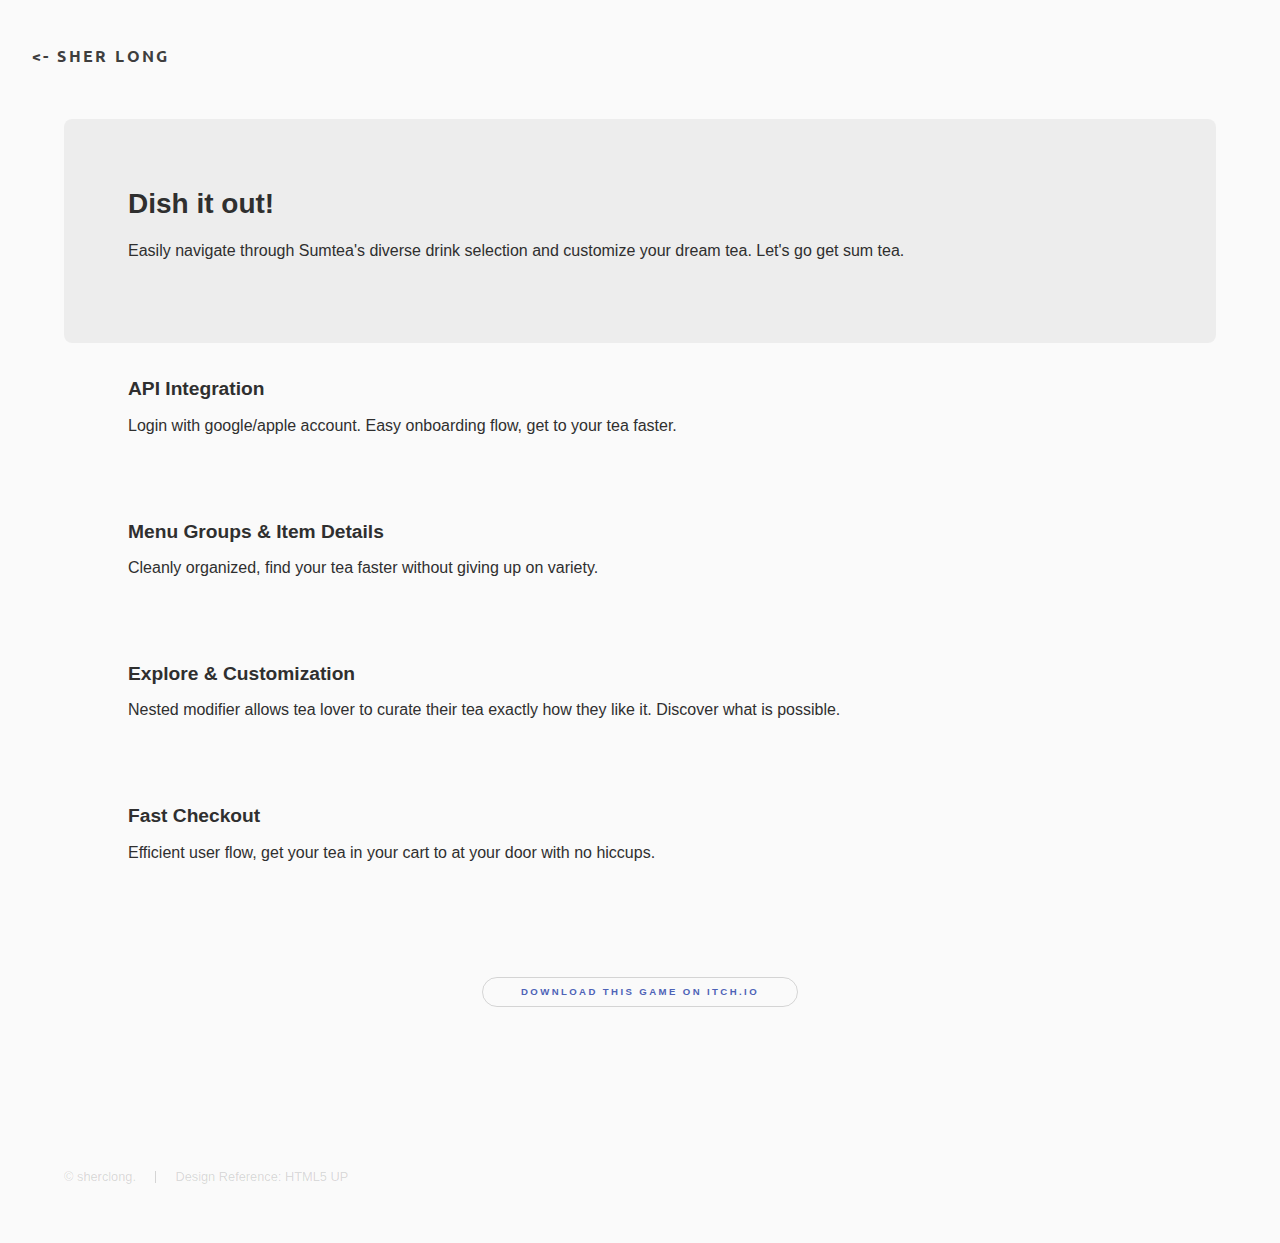
==== mochistudio.html @ 7542a77e "add all blanks" ====
<!DOCTYPE HTML>
<!--
	Hyperspace by HTML5 UP
	html5up.net | @ajlkn
	Free for personal and commercial use under the CCA 3.0 license (html5up.net/license)
-->
<html>
	<head>
		<title>Mobile Game - Sher Long</title>
		<meta charset="utf-8" />
		<meta name="viewport" content="width=device-width, initial-scale=1, user-scalable=no" />
		<link rel="stylesheet" href="assets/css/main.css" />
		<link rel="icon" type="image/x-icon" href="images/favicon.png">
		<noscript><link rel="stylesheet" href="assets/css/noscript.css" /></noscript>
		<link rel="stylesheet" href="https://fonts.googleapis.com/css?family=Ubuntu">
	</head>
	<body class="is-preload">

		<!-- Header -->
			<header id="header">
				<a href="index.html"><h3><- SHER LONG</h3></a>
			</header>

		<!-- Wrapper -->
			<div id="wrapper">
				<!-- Main -->
					<section id="main" class="wrapper">
						<div class="inner1">
							<div class="banner1">
								<h2>Dish it out!</h2>
								<p>Easily navigate through Sumtea's diverse drink selection and customize your dream tea. Let's go get sum tea.</p>
							</div>
							<div class="body1">
								<h3>API Integration</h3>
								<p>Login with google/apple account. Easy onboarding flow, get to your tea faster.</p>
							</div>
							<div class="body1">
								<h3>Menu Groups & Item Details</h3>
								<p>Cleanly organized, find your tea faster without giving up on variety.</p>
							</div>
							<div class="body1">
								<h3>Explore & Customization</h3>
								<p>Nested modifier allows tea lover to curate their tea exactly how they like it. Discover what is possible.</p>
							</div>
							<div class="body1">
								<h3>Fast Checkout</h3>
								<p>Efficient user flow, get your tea in your cart to at your door with no hiccups.</p>
							</div>
							<div style="text-align: center; padding: 4em"><a href="https://harbor7.itch.io/dish-it-out" class="button">Download this game on itch.io</a></div>
						</div>
					</section>

			</div>

		<!-- Footer -->
			<footer id="footer" class="wrapper alt">
				<div class="inner">
					<ul class="menu">
						<li>&copy; sherclong. </li><li>Design Reference: HTML5 UP</li>
					</ul>
				</div>
			</footer>

		<!-- Scripts -->
			<script src="assets/js/jquery.min.js"></script>
			<script src="assets/js/jquery.scrollex.min.js"></script>
			<script src="assets/js/jquery.scrolly.min.js"></script>
			<script src="assets/js/browser.min.js"></script>
			<script src="assets/js/breakpoints.min.js"></script>
			<script src="assets/js/util.js"></script>
			<script src="assets/js/main.js"></script>

	</body>
</html>
---- assets/css/main.css ----
@import url(fontawesome-all.min.css);

html, body, div, span, applet, object,
iframe, h1, h2, h3, h4, h5, h6, p, blockquote,
pre, a, abbr, acronym, address, big, cite,
code, del, dfn, em, img, ins, kbd, q, s, samp,
small, strike, strong, sub, sup, tt, var, b,
u, i, center, dl, dt, dd, ol, ul, li, fieldset,
form, label, legend, table, caption, tbody,
tfoot, thead, tr, th, td, article, aside,
canvas, details, embed, figure, figcaption,
footer, header, hgroup, menu, nav, output, ruby,
section, summary, time, mark, audio, video {
	margin: 0;
	padding: 0;
	border: 0;
	font-size: 100%;
	font: inherit;
	vertical-align: baseline;}

article, aside, details, figcaption, figure,
footer, header, hgroup, menu, nav, section {
	display: block;}

body {
	line-height: 1;
}

ol, ul {
	list-style: none;
}

blockquote, q {
	quotes: none;
}

	blockquote:before, blockquote:after, q:before, q:after {
		content: '';
		content: none;
	}

table {
	border-collapse: collapse;
	border-spacing: 0;
}

body {
	-webkit-text-size-adjust: none;
}

mark {
	background-color: transparent;
	color: inherit;
}

input::-moz-focus-inner {
	border: 0;
	padding: 0;
}

input, select, textarea {
	-moz-appearance: none;
	-webkit-appearance: none;
	-ms-appearance: none;
	appearance: none;
}

/* Basic */

	@-ms-viewport {
		width: device-width;
	}

	body {
		-ms-overflow-style: scrollbar;
	}

	@media screen and (max-width: 480px) {

		html, body {
			min-width: 320px;
		}

	}

	html {
		box-sizing: border-box;
	}

	*, *:before, *:after {
		box-sizing: inherit;
	}

	body {
		background: #FAFAFA;
	}

		body.is-preload *, body.is-preload *:before, body.is-preload *:after {
			-moz-animation: none !important;
			-webkit-animation: none !important;
			-ms-animation: none !important;
			animation: none !important;
			-moz-transition: none !important;
			-webkit-transition: none !important;
			-ms-transition: none !important;
			transition: none !important;
		}

/* Type */

	body, input, select, textarea {
		color: #2F2F2F;
		font-family: Arial, Helvetica, sans-serif;
		font-size: 16.5pt;
		font-weight: normal;
		line-height: 1.5;
	}

		@media screen and (max-width: 1680px) {

			body, input, select, textarea {
				font-size: 13pt;
			}

		}

		@media screen and (max-width: 1280px) {

			body, input, select, textarea {
				font-size: 12pt;
			}

		}

		@media screen and (max-width: 360px) {

			body, input, select, textarea {
				font-size: 11pt;
			}

		}

	a {
		-moz-transition: color 0.2s ease, border-bottom-color 0.2s ease;
		-webkit-transition: color 0.2s ease, border-bottom-color 0.2s ease;
		-ms-transition: color 0.2s ease, border-bottom-color 0.2s ease;
		transition: color 0.2s ease, border-bottom-color 0.2s ease;
		border-bottom: dotted 1px rgba(0, 0, 0, 0.35);
		color: inherit;
		text-decoration: none;
	}

		a:hover {
			border-bottom-color: transparent;
			color: rgba(78, 99, 183, 0.75);
		}

	strong, b {
		color: #2F2F2F;
		font-weight: bold;
	}

	em, i {
		font-style: italic;
	}

	p {
		margin: 0 0 1em 0;
	}

	h1, h2, h3, h4, h5, h6 {
		color: #2F2F2F;
		font-weight: bold;
		line-height: 1.5;
		margin: 0 0 0.5em 0;
	}

		h1 a, h2 a, h3 a, h4 a, h5 a, h6 a {
			color: inherit;
			text-decoration: none;
		}

	h1 {
		font-size: 2.75em;
	}

		h1.major {
			margin: 0 0 1.3em 0;
			position: relative;
			padding-bottom: 0.35em;
		}

			h1.major:after {
				background-image: -moz-linear-gradient(to right, #5e42a6, #b74e91);
				background-image: -webkit-linear-gradient(to right, #5e42a6, #b74e91);
				background-image: -ms-linear-gradient(to right, #5e42a6, #b74e91);
				background-image: linear-gradient(to right, #5e42a6, #b74e91);
				-moz-transition: max-width 0.2s ease;
				-webkit-transition: max-width 0.2s ease;
				-ms-transition: max-width 0.2s ease;
				transition: max-width 0.2s ease;
				border-radius: 0.2em;
				bottom: 0;
				content: '';
				height: 0.05em;
				position: absolute;
				right: 0;
				width: 100%;
			}

	h2 {
		font-size: 1.75em;
	}

	h3 {
		font-size: 1.2em;
	}

	h4 {
		font-size: 1em;
	}

	h5 {
		font-size: 0.8em;
	}

	h6 {
		font-size: 0.6em;
	}

	@media screen and (max-width: 736px) {

		h1 {
			font-size: 2em;
		}

		h2 {
			font-size: 1.25em;
		}

		h3 {
			font-size: 1em;
		}

		h4 {
			font-size: 0.8em;
		}

		h5 {
			font-size: 0.6em;
		}

		h6 {
			font-size: 0.6em;
		}

	}

	sub {
		font-size: 0.8em;
		position: relative;
		top: 0.5em;
	}

	sup {
		font-size: 0.8em;
		position: relative;
		top: -0.5em;
	}

	blockquote {
		border-left: solid 4px rgba(0, 0, 0, 0.15);
		font-style: italic;
		margin: 0 0 2em 0;
		padding: 0.5em 0 0.5em 2em;
	}

	code {
		background: rgba(0, 0, 0, 0.05);
		border-radius: 0.25em;
		border: solid 1px rgba(0, 0, 0, 0.15);
		font-family: "Courier New", monospace;
		font-size: 0.9em;
		margin: 0 0.25em;
		padding: 0.25em 0.65em;
	}

	pre {
		-webkit-overflow-scrolling: touch;
		font-family: "Courier New", monospace;
		font-size: 0.9em;
		margin: 0 0 2em 0;
	}

		pre code {
			display: block;
			line-height: 1.75em;
			padding: 1em 1.5em;
			overflow-x: auto;
		}

	hr {
		border: 0;
		border-bottom: solid 1px rgba(0, 0, 0, 0.15);
		margin: 2em 0;
	}

		hr.major {
			margin: 3em 0;
		}

	.align-left {
		text-align: left;
	}

	.align-center {
		text-align: center;
	}

	.align-right {
		text-align: right;
	}

/* Row */

	.row {
		display: flex;
		flex-wrap: wrap;
		box-sizing: border-box;
		align-items: stretch;
	}

		.row > * {
			box-sizing: border-box;
		}

		.row.gtr-uniform > * > :last-child {
			margin-bottom: 0;
		}

		.row.aln-left {
			justify-content: flex-start;
		}

		.row.aln-center {
			justify-content: center;
		}

		.row.aln-right {
			justify-content: flex-end;
		}

		.row.aln-top {
			align-items: flex-start;
		}

		.row.aln-middle {
			align-items: center;
		}

		.row.aln-bottom {
			align-items: flex-end;
		}

		.row > .imp {
			order: -1;
		}

		.row > .col-1 {
			width: 8.33333%;
		}

		.row > .off-1 {
			margin-left: 8.33333%;
		}

		.row > .col-2 {
			width: 16.66667%;
		}

		.row > .off-2 {
			margin-left: 16.66667%;
		}

		.row > .col-3 {
			width: 25%;
		}

		.row > .off-3 {
			margin-left: 25%;
		}

		.row > .col-4 {
			width: 33.33333%;
		}

		.row > .off-4 {
			margin-left: 33.33333%;
		}

		.row > .col-5 {
			width: 41.66667%;
		}

		.row > .off-5 {
			margin-left: 41.66667%;
		}

		.row > .col-6 {
			width: 50%;
		}

		.row > .off-6 {
			margin-left: 50%;
		}

		.row > .col-7 {
			width: 58.33333%;
		}

		.row > .off-7 {
			margin-left: 58.33333%;
		}

		.row > .col-8 {
			width: 66.66667%;
		}

		.row > .off-8 {
			margin-left: 66.66667%;
		}

		.row > .col-9 {
			width: 75%;
		}

		.row > .off-9 {
			margin-left: 75%;
		}

		.row > .col-10 {
			width: 83.33333%;
		}

		.row > .off-10 {
			margin-left: 83.33333%;
		}

		.row > .col-11 {
			width: 91.66667%;
		}

		.row > .off-11 {
			margin-left: 91.66667%;
		}

		.row > .col-12 {
			width: 100%;
		}

		.row > .off-12 {
			margin-left: 100%;
		}

		.row.gtr-0 {
			margin-top: 0;
			margin-left: 0em;
		}

			.row.gtr-0 > * {
				padding: 0 0 0 0em;
			}

			.row.gtr-0.gtr-uniform {
				margin-top: 0em;
			}

				.row.gtr-0.gtr-uniform > * {
					padding-top: 0em;
				}

		.row.gtr-25 {
			margin-top: 0;
			margin-left: -0.375em;
		}

			.row.gtr-25 > * {
				padding: 0 0 0 0.375em;
			}

			.row.gtr-25.gtr-uniform {
				margin-top: -0.375em;
			}

				.row.gtr-25.gtr-uniform > * {
					padding-top: 0.375em;
				}

		.row.gtr-50 {
			margin-top: 0;
			margin-left: -0.75em;
		}

			.row.gtr-50 > * {
				padding: 0 0 0 0.75em;
			}

			.row.gtr-50.gtr-uniform {
				margin-top: -0.75em;
			}

				.row.gtr-50.gtr-uniform > * {
					padding-top: 0.75em;
				}

		.row {
			margin-top: 0;
			margin-left: -1.5em;
		}

			.row > * {
				padding: 0 0 0 1.5em;
			}

			.row.gtr-uniform {
				margin-top: -1.5em;
			}

				.row.gtr-uniform > * {
					padding-top: 1.5em;
				}

		.row.gtr-150 {
			margin-top: 0;
			margin-left: -2.25em;
		}

			.row.gtr-150 > * {
				padding: 0 0 0 2.25em;
			}

			.row.gtr-150.gtr-uniform {
				margin-top: -2.25em;
			}

				.row.gtr-150.gtr-uniform > * {
					padding-top: 2.25em;
				}

		.row.gtr-200 {
			margin-top: 0;
			margin-left: -3em;
		}

			.row.gtr-200 > * {
				padding: 0 0 0 3em;
			}

			.row.gtr-200.gtr-uniform {
				margin-top: -3em;
			}

				.row.gtr-200.gtr-uniform > * {
					padding-top: 3em;
				}

		@media screen and (max-width: 1680px) {

			.row {
				display: flex;
				flex-wrap: wrap;
				box-sizing: border-box;
				align-items: stretch;
			}

				.row > * {
					box-sizing: border-box;
				}

				.row.gtr-uniform > * > :last-child {
					margin-bottom: 0;
				}

				.row.aln-left {
					justify-content: flex-start;
				}

				.row.aln-center {
					justify-content: center;
				}

				.row.aln-right {
					justify-content: flex-end;
				}

				.row.aln-top {
					align-items: flex-start;
				}

				.row.aln-middle {
					align-items: center;
				}

				.row.aln-bottom {
					align-items: flex-end;
				}

				.row > .imp-xlarge {
					order: -1;
				}

				.row > .col-1-xlarge {
					width: 8.33333%;
				}

				.row > .off-1-xlarge {
					margin-left: 8.33333%;
				}

				.row > .col-2-xlarge {
					width: 16.66667%;
				}

				.row > .off-2-xlarge {
					margin-left: 16.66667%;
				}

				.row > .col-3-xlarge {
					width: 25%;
				}

				.row > .off-3-xlarge {
					margin-left: 25%;
				}

				.row > .col-4-xlarge {
					width: 33.33333%;
				}

				.row > .off-4-xlarge {
					margin-left: 33.33333%;
				}

				.row > .col-5-xlarge {
					width: 41.66667%;
				}

				.row > .off-5-xlarge {
					margin-left: 41.66667%;
				}

				.row > .col-6-xlarge {
					width: 50%;
				}

				.row > .off-6-xlarge {
					margin-left: 50%;
				}

				.row > .col-7-xlarge {
					width: 58.33333%;
				}

				.row > .off-7-xlarge {
					margin-left: 58.33333%;
				}

				.row > .col-8-xlarge {
					width: 66.66667%;
				}

				.row > .off-8-xlarge {
					margin-left: 66.66667%;
				}

				.row > .col-9-xlarge {
					width: 75%;
				}

				.row > .off-9-xlarge {
					margin-left: 75%;
				}

				.row > .col-10-xlarge {
					width: 83.33333%;
				}

				.row > .off-10-xlarge {
					margin-left: 83.33333%;
				}

				.row > .col-11-xlarge {
					width: 91.66667%;
				}

				.row > .off-11-xlarge {
					margin-left: 91.66667%;
				}

				.row > .col-12-xlarge {
					width: 100%;
				}

				.row > .off-12-xlarge {
					margin-left: 100%;
				}

				.row.gtr-0 {
					margin-top: 0;
					margin-left: 0em;
				}

					.row.gtr-0 > * {
						padding: 0 0 0 0em;
					}

					.row.gtr-0.gtr-uniform {
						margin-top: 0em;
					}

						.row.gtr-0.gtr-uniform > * {
							padding-top: 0em;
						}

				.row.gtr-25 {
					margin-top: 0;
					margin-left: -0.375em;
				}

					.row.gtr-25 > * {
						padding: 0 0 0 0.375em;
					}

					.row.gtr-25.gtr-uniform {
						margin-top: -0.375em;
					}

						.row.gtr-25.gtr-uniform > * {
							padding-top: 0.375em;
						}

				.row.gtr-50 {
					margin-top: 0;
					margin-left: -0.75em;
				}

					.row.gtr-50 > * {
						padding: 0 0 0 0.75em;
					}

					.row.gtr-50.gtr-uniform {
						margin-top: -0.75em;
					}

						.row.gtr-50.gtr-uniform > * {
							padding-top: 0.75em;
						}

				.row {
					margin-top: 0;
					margin-left: -1.5em;
				}

					.row > * {
						padding: 0 0 0 1.5em;
					}

					.row.gtr-uniform {
						margin-top: -1.5em;
					}

						.row.gtr-uniform > * {
							padding-top: 1.5em;
						}

				.row.gtr-150 {
					margin-top: 0;
					margin-left: -2.25em;
				}

					.row.gtr-150 > * {
						padding: 0 0 0 2.25em;
					}

					.row.gtr-150.gtr-uniform {
						margin-top: -2.25em;
					}

						.row.gtr-150.gtr-uniform > * {
							padding-top: 2.25em;
						}

				.row.gtr-200 {
					margin-top: 0;
					margin-left: -3em;
				}

					.row.gtr-200 > * {
						padding: 0 0 0 3em;
					}

					.row.gtr-200.gtr-uniform {
						margin-top: -3em;
					}

						.row.gtr-200.gtr-uniform > * {
							padding-top: 3em;
						}

		}

		@media screen and (max-width: 1280px) {

			.row {
				display: flex;
				flex-wrap: wrap;
				box-sizing: border-box;
				align-items: stretch;
			}

				.row > * {
					box-sizing: border-box;
				}

				.row.gtr-uniform > * > :last-child {
					margin-bottom: 0;
				}

				.row.aln-left {
					justify-content: flex-start;
				}

				.row.aln-center {
					justify-content: center;
				}

				.row.aln-right {
					justify-content: flex-end;
				}

				.row.aln-top {
					align-items: flex-start;
				}

				.row.aln-middle {
					align-items: center;
				}

				.row.aln-bottom {
					align-items: flex-end;
				}

				.row > .imp-large {
					order: -1;
				}

				.row > .col-1-large {
					width: 8.33333%;
				}

				.row > .off-1-large {
					margin-left: 8.33333%;
				}

				.row > .col-2-large {
					width: 16.66667%;
				}

				.row > .off-2-large {
					margin-left: 16.66667%;
				}

				.row > .col-3-large {
					width: 25%;
				}

				.row > .off-3-large {
					margin-left: 25%;
				}

				.row > .col-4-large {
					width: 33.33333%;
				}

				.row > .off-4-large {
					margin-left: 33.33333%;
				}

				.row > .col-5-large {
					width: 41.66667%;
				}

				.row > .off-5-large {
					margin-left: 41.66667%;
				}

				.row > .col-6-large {
					width: 50%;
				}

				.row > .off-6-large {
					margin-left: 50%;
				}

				.row > .col-7-large {
					width: 58.33333%;
				}

				.row > .off-7-large {
					margin-left: 58.33333%;
				}

				.row > .col-8-large {
					width: 66.66667%;
				}

				.row > .off-8-large {
					margin-left: 66.66667%;
				}

				.row > .col-9-large {
					width: 75%;
				}

				.row > .off-9-large {
					margin-left: 75%;
				}

				.row > .col-10-large {
					width: 83.33333%;
				}

				.row > .off-10-large {
					margin-left: 83.33333%;
				}

				.row > .col-11-large {
					width: 91.66667%;
				}

				.row > .off-11-large {
					margin-left: 91.66667%;
				}

				.row > .col-12-large {
					width: 100%;
				}

				.row > .off-12-large {
					margin-left: 100%;
				}

				.row.gtr-0 {
					margin-top: 0;
					margin-left: 0em;
				}

					.row.gtr-0 > * {
						padding: 0 0 0 0em;
					}

					.row.gtr-0.gtr-uniform {
						margin-top: 0em;
					}

						.row.gtr-0.gtr-uniform > * {
							padding-top: 0em;
						}

				.row.gtr-25 {
					margin-top: 0;
					margin-left: -0.375em;
				}

					.row.gtr-25 > * {
						padding: 0 0 0 0.375em;
					}

					.row.gtr-25.gtr-uniform {
						margin-top: -0.375em;
					}

						.row.gtr-25.gtr-uniform > * {
							padding-top: 0.375em;
						}

				.row.gtr-50 {
					margin-top: 0;
					margin-left: -0.75em;
				}

					.row.gtr-50 > * {
						padding: 0 0 0 0.75em;
					}

					.row.gtr-50.gtr-uniform {
						margin-top: -0.75em;
					}

						.row.gtr-50.gtr-uniform > * {
							padding-top: 0.75em;
						}

				.row {
					margin-top: 0;
					margin-left: -1.5em;
				}

					.row > * {
						padding: 0 0 0 1.5em;
					}

					.row.gtr-uniform {
						margin-top: -1.5em;
					}

						.row.gtr-uniform > * {
							padding-top: 1.5em;
						}

				.row.gtr-150 {
					margin-top: 0;
					margin-left: -2.25em;
				}

					.row.gtr-150 > * {
						padding: 0 0 0 2.25em;
					}

					.row.gtr-150.gtr-uniform {
						margin-top: -2.25em;
					}

						.row.gtr-150.gtr-uniform > * {
							padding-top: 2.25em;
						}

				.row.gtr-200 {
					margin-top: 0;
					margin-left: -3em;
				}

					.row.gtr-200 > * {
						padding: 0 0 0 3em;
					}

					.row.gtr-200.gtr-uniform {
						margin-top: -3em;
					}

						.row.gtr-200.gtr-uniform > * {
							padding-top: 3em;
						}

		}

		@media screen and (max-width: 980px) {

			.row {
				display: flex;
				flex-wrap: wrap;
				box-sizing: border-box;
				align-items: stretch;
			}

				.row > * {
					box-sizing: border-box;
				}

				.row.gtr-uniform > * > :last-child {
					margin-bottom: 0;
				}

				.row.aln-left {
					justify-content: flex-start;
				}

				.row.aln-center {
					justify-content: center;
				}

				.row.aln-right {
					justify-content: flex-end;
				}

				.row.aln-top {
					align-items: flex-start;
				}

				.row.aln-middle {
					align-items: center;
				}

				.row.aln-bottom {
					align-items: flex-end;
				}

				.row > .imp-medium {
					order: -1;
				}

				.row > .col-1-medium {
					width: 8.33333%;
				}

				.row > .off-1-medium {
					margin-left: 8.33333%;
				}

				.row > .col-2-medium {
					width: 16.66667%;
				}

				.row > .off-2-medium {
					margin-left: 16.66667%;
				}

				.row > .col-3-medium {
					width: 25%;
				}

				.row > .off-3-medium {
					margin-left: 25%;
				}

				.row > .col-4-medium {
					width: 33.33333%;
				}

				.row > .off-4-medium {
					margin-left: 33.33333%;
				}

				.row > .col-5-medium {
					width: 41.66667%;
				}

				.row > .off-5-medium {
					margin-left: 41.66667%;
				}

				.row > .col-6-medium {
					width: 50%;
				}

				.row > .off-6-medium {
					margin-left: 50%;
				}

				.row > .col-7-medium {
					width: 58.33333%;
				}

				.row > .off-7-medium {
					margin-left: 58.33333%;
				}

				.row > .col-8-medium {
					width: 66.66667%;
				}

				.row > .off-8-medium {
					margin-left: 66.66667%;
				}

				.row > .col-9-medium {
					width: 75%;
				}

				.row > .off-9-medium {
					margin-left: 75%;
				}

				.row > .col-10-medium {
					width: 83.33333%;
				}

				.row > .off-10-medium {
					margin-left: 83.33333%;
				}

				.row > .col-11-medium {
					width: 91.66667%;
				}

				.row > .off-11-medium {
					margin-left: 91.66667%;
				}

				.row > .col-12-medium {
					width: 100%;
				}

				.row > .off-12-medium {
					margin-left: 100%;
				}

				.row.gtr-0 {
					margin-top: 0;
					margin-left: 0em;
				}

					.row.gtr-0 > * {
						padding: 0 0 0 0em;
					}

					.row.gtr-0.gtr-uniform {
						margin-top: 0em;
					}

						.row.gtr-0.gtr-uniform > * {
							padding-top: 0em;
						}

				.row.gtr-25 {
					margin-top: 0;
					margin-left: -0.375em;
				}

					.row.gtr-25 > * {
						padding: 0 0 0 0.375em;
					}

					.row.gtr-25.gtr-uniform {
						margin-top: -0.375em;
					}

						.row.gtr-25.gtr-uniform > * {
							padding-top: 0.375em;
						}

				.row.gtr-50 {
					margin-top: 0;
					margin-left: -0.75em;
				}

					.row.gtr-50 > * {
						padding: 0 0 0 0.75em;
					}

					.row.gtr-50.gtr-uniform {
						margin-top: -0.75em;
					}

						.row.gtr-50.gtr-uniform > * {
							padding-top: 0.75em;
						}

				.row {
					margin-top: 0;
					margin-left: -1.5em;
				}

					.row > * {
						padding: 0 0 0 1.5em;
					}

					.row.gtr-uniform {
						margin-top: -1.5em;
					}

						.row.gtr-uniform > * {
							padding-top: 1.5em;
						}

				.row.gtr-150 {
					margin-top: 0;
					margin-left: -2.25em;
				}

					.row.gtr-150 > * {
						padding: 0 0 0 2.25em;
					}

					.row.gtr-150.gtr-uniform {
						margin-top: -2.25em;
					}

						.row.gtr-150.gtr-uniform > * {
							padding-top: 2.25em;
						}

				.row.gtr-200 {
					margin-top: 0;
					margin-left: -3em;
				}

					.row.gtr-200 > * {
						padding: 0 0 0 3em;
					}

					.row.gtr-200.gtr-uniform {
						margin-top: -3em;
					}

						.row.gtr-200.gtr-uniform > * {
							padding-top: 3em;
						}

		}

		@media screen and (max-width: 736px) {

			.row {
				display: flex;
				flex-wrap: wrap;
				box-sizing: border-box;
				align-items: stretch;
			}

				.row > * {
					box-sizing: border-box;
				}

				.row.gtr-uniform > * > :last-child {
					margin-bottom: 0;
				}

				.row.aln-left {
					justify-content: flex-start;
				}

				.row.aln-center {
					justify-content: center;
				}

				.row.aln-right {
					justify-content: flex-end;
				}

				.row.aln-top {
					align-items: flex-start;
				}

				.row.aln-middle {
					align-items: center;
				}

				.row.aln-bottom {
					align-items: flex-end;
				}

				.row > .imp-small {
					order: -1;
				}

				.row > .col-1-small {
					width: 8.33333%;
				}

				.row > .off-1-small {
					margin-left: 8.33333%;
				}

				.row > .col-2-small {
					width: 16.66667%;
				}

				.row > .off-2-small {
					margin-left: 16.66667%;
				}

				.row > .col-3-small {
					width: 25%;
				}

				.row > .off-3-small {
					margin-left: 25%;
				}

				.row > .col-4-small {
					width: 33.33333%;
				}

				.row > .off-4-small {
					margin-left: 33.33333%;
				}

				.row > .col-5-small {
					width: 41.66667%;
				}

				.row > .off-5-small {
					margin-left: 41.66667%;
				}

				.row > .col-6-small {
					width: 50%;
				}

				.row > .off-6-small {
					margin-left: 50%;
				}

				.row > .col-7-small {
					width: 58.33333%;
				}

				.row > .off-7-small {
					margin-left: 58.33333%;
				}

				.row > .col-8-small {
					width: 66.66667%;
				}

				.row > .off-8-small {
					margin-left: 66.66667%;
				}

				.row > .col-9-small {
					width: 75%;
				}

				.row > .off-9-small {
					margin-left: 75%;
				}

				.row > .col-10-small {
					width: 83.33333%;
				}

				.row > .off-10-small {
					margin-left: 83.33333%;
				}

				.row > .col-11-small {
					width: 91.66667%;
				}

				.row > .off-11-small {
					margin-left: 91.66667%;
				}

				.row > .col-12-small {
					width: 100%;
				}

				.row > .off-12-small {
					margin-left: 100%;
				}

				.row.gtr-0 {
					margin-top: 0;
					margin-left: 0em;
				}

					.row.gtr-0 > * {
						padding: 0 0 0 0em;
					}

					.row.gtr-0.gtr-uniform {
						margin-top: 0em;
					}

						.row.gtr-0.gtr-uniform > * {
							padding-top: 0em;
						}

				.row.gtr-25 {
					margin-top: 0;
					margin-left: -0.375em;
				}

					.row.gtr-25 > * {
						padding: 0 0 0 0.375em;
					}

					.row.gtr-25.gtr-uniform {
						margin-top: -0.375em;
					}

						.row.gtr-25.gtr-uniform > * {
							padding-top: 0.375em;
						}

				.row.gtr-50 {
					margin-top: 0;
					margin-left: -0.75em;
				}

					.row.gtr-50 > * {
						padding: 0 0 0 0.75em;
					}

					.row.gtr-50.gtr-uniform {
						margin-top: -0.75em;
					}

						.row.gtr-50.gtr-uniform > * {
							padding-top: 0.75em;
						}

				.row {
					margin-top: 0;
					margin-left: -1.5em;
				}

					.row > * {
						padding: 0 0 0 1.5em;
					}

					.row.gtr-uniform {
						margin-top: -1.5em;
					}

						.row.gtr-uniform > * {
							padding-top: 1.5em;
						}

				.row.gtr-150 {
					margin-top: 0;
					margin-left: -2.25em;
				}

					.row.gtr-150 > * {
						padding: 0 0 0 2.25em;
					}

					.row.gtr-150.gtr-uniform {
						margin-top: -2.25em;
					}

						.row.gtr-150.gtr-uniform > * {
							padding-top: 2.25em;
						}

				.row.gtr-200 {
					margin-top: 0;
					margin-left: -3em;
				}

					.row.gtr-200 > * {
						padding: 0 0 0 3em;
					}

					.row.gtr-200.gtr-uniform {
						margin-top: -3em;
					}

						.row.gtr-200.gtr-uniform > * {
							padding-top: 3em;
						}

		}

		@media screen and (max-width: 480px) {

			.row {
				display: flex;
				flex-wrap: wrap;
				box-sizing: border-box;
				align-items: stretch;
			}

				.row > * {
					box-sizing: border-box;
				}

				.row.gtr-uniform > * > :last-child {
					margin-bottom: 0;
				}

				.row.aln-left {
					justify-content: flex-start;
				}

				.row.aln-center {
					justify-content: center;
				}

				.row.aln-right {
					justify-content: flex-end;
				}

				.row.aln-top {
					align-items: flex-start;
				}

				.row.aln-middle {
					align-items: center;
				}

				.row.aln-bottom {
					align-items: flex-end;
				}

				.row > .imp-xsmall {
					order: -1;
				}

				.row > .col-1-xsmall {
					width: 8.33333%;
				}

				.row > .off-1-xsmall {
					margin-left: 8.33333%;
				}

				.row > .col-2-xsmall {
					width: 16.66667%;
				}

				.row > .off-2-xsmall {
					margin-left: 16.66667%;
				}

				.row > .col-3-xsmall {
					width: 25%;
				}

				.row > .off-3-xsmall {
					margin-left: 25%;
				}

				.row > .col-4-xsmall {
					width: 33.33333%;
				}

				.row > .off-4-xsmall {
					margin-left: 33.33333%;
				}

				.row > .col-5-xsmall {
					width: 41.66667%;
				}

				.row > .off-5-xsmall {
					margin-left: 41.66667%;
				}

				.row > .col-6-xsmall {
					width: 50%;
				}

				.row > .off-6-xsmall {
					margin-left: 50%;
				}

				.row > .col-7-xsmall {
					width: 58.33333%;
				}

				.row > .off-7-xsmall {
					margin-left: 58.33333%;
				}

				.row > .col-8-xsmall {
					width: 66.66667%;
				}

				.row > .off-8-xsmall {
					margin-left: 66.66667%;
				}

				.row > .col-9-xsmall {
					width: 75%;
				}

				.row > .off-9-xsmall {
					margin-left: 75%;
				}

				.row > .col-10-xsmall {
					width: 83.33333%;
				}

				.row > .off-10-xsmall {
					margin-left: 83.33333%;
				}

				.row > .col-11-xsmall {
					width: 91.66667%;
				}

				.row > .off-11-xsmall {
					margin-left: 91.66667%;
				}

				.row > .col-12-xsmall {
					width: 100%;
				}

				.row > .off-12-xsmall {
					margin-left: 100%;
				}

				.row.gtr-0 {
					margin-top: 0;
					margin-left: 0em;
				}

					.row.gtr-0 > * {
						padding: 0 0 0 0em;
					}

					.row.gtr-0.gtr-uniform {
						margin-top: 0em;
					}

						.row.gtr-0.gtr-uniform > * {
							padding-top: 0em;
						}

				.row.gtr-25 {
					margin-top: 0;
					margin-left: -0.375em;
				}

					.row.gtr-25 > * {
						padding: 0 0 0 0.375em;
					}

					.row.gtr-25.gtr-uniform {
						margin-top: -0.375em;
					}

						.row.gtr-25.gtr-uniform > * {
							padding-top: 0.375em;
						}

				.row.gtr-50 {
					margin-top: 0;
					margin-left: -0.75em;
				}

					.row.gtr-50 > * {
						padding: 0 0 0 0.75em;
					}

					.row.gtr-50.gtr-uniform {
						margin-top: -0.75em;
					}

						.row.gtr-50.gtr-uniform > * {
							padding-top: 0.75em;
						}

				.row {
					margin-top: 0;
					margin-left: -1.5em;
				}

					.row > * {
						padding: 0 0 0 1.5em;
					}

					.row.gtr-uniform {
						margin-top: -1.5em;
					}

						.row.gtr-uniform > * {
							padding-top: 1.5em;
						}

				.row.gtr-150 {
					margin-top: 0;
					margin-left: -2.25em;
				}

					.row.gtr-150 > * {
						padding: 0 0 0 2.25em;
					}

					.row.gtr-150.gtr-uniform {
						margin-top: -2.25em;
					}

						.row.gtr-150.gtr-uniform > * {
							padding-top: 2.25em;
						}

				.row.gtr-200 {
					margin-top: 0;
					margin-left: -3em;
				}

					.row.gtr-200 > * {
						padding: 0 0 0 3em;
					}

					.row.gtr-200.gtr-uniform {
						margin-top: -3em;
					}

						.row.gtr-200.gtr-uniform > * {
							padding-top: 3em;
						}

		}

/* Box */

	.box {
		border-radius: 0.25em;
		border: solid 1px rgba(0, 0, 0, 0.15);
		margin-bottom: 2em;
		padding: 1.5em;
	}

		.box > :last-child,
		.box > :last-child > :last-child,
		.box > :last-child > :last-child > :last-child {
			margin-bottom: 0;
		}

		.box.alt {
			border: 0;
			border-radius: 0;
			padding: 0;
		}

/* Button */

	input[type="submit"],
	input[type="reset"],
	input[type="button"],
	button,
	.button {
		-moz-appearance: none;
		-webkit-appearance: none;
		-ms-appearance: none;
		appearance: none;
		-moz-transition: border-color 0.2s ease;
		-webkit-transition: border-color 0.2s ease;
		-ms-transition: border-color 0.2s ease;
		transition: border-color 0.2s ease;
		background-color: transparent;
		border: solid 1px !important;
		border-color: rgba(0, 0, 0, 0.15) !important;
		border-radius: 3em;
		color: #4e63b7 !important;
		cursor: pointer;
		display: inline-block;
		font-size: 0.6em;
		font-weight: bold;
		height: calc(3em + 1px);
		letter-spacing: 0.25em;
		line-height: 3em;
		outline: 0;
		padding: 0 4em;
		position: relative;
		text-align: center;
		text-decoration: none;
		text-transform: uppercase;
		white-space: nowrap;
	}

		input[type="submit"]:after,
		input[type="reset"]:after,
		input[type="button"]:after,
		button:after,
		.button:after {
			-moz-transform: scale(0.25);
			-webkit-transform: scale(0.25);
			-ms-transform: scale(0.25);
			transform: scale(0.25);
			pointer-events: none;
			-moz-transition: opacity 0.2s ease, -moz-transform 0.2s ease;
			-webkit-transition: opacity 0.2s ease, -webkit-transform 0.2s ease;
			-ms-transition: opacity 0.2s ease, -ms-transform 0.2s ease;
			transition: opacity 0.2s ease, transform 0.2s ease;
			background: #2F2F2F;
			border-radius: 3em;
			content: '';
			height: 100%;
			left: 0;
			opacity: 0;
			position: absolute;
			top: 0;
			width: 100%;
		}

		input[type="submit"].icon:before,
		input[type="reset"].icon:before,
		input[type="button"].icon:before,
		button.icon:before,
		.button.icon:before {
			margin-right: 0.75em;
		}

		input[type="submit"].fit,
		input[type="reset"].fit,
		input[type="button"].fit,
		button.fit,
		.button.fit {
			width: 100%;
		}

		input[type="submit"].small,
		input[type="reset"].small,
		input[type="button"].small,
		button.small,
		.button.small {
			font-size: 0.4em;
		}

		input[type="submit"].large,
		input[type="reset"].large,
		input[type="button"].large,
		button.large,
		.button.large {
			font-size: 0.8em;
		}

		input[type="submit"].primary,
		input[type="reset"].primary,
		input[type="button"].primary,
		button.primary,
		.button.primary {
			background-color: #2F2F2F;
			color: #FAFAFA!important;
		}

			input[type="submit"].primary:after,
			input[type="reset"].primary:after,
			input[type="button"].primary:after,
			button.primary:after,
			.button.primary:after {
				display: none;
			}

		input[type="submit"].disabled, input[type="submit"]:disabled,
		input[type="reset"].disabled,
		input[type="reset"]:disabled,
		input[type="button"].disabled,
		input[type="button"]:disabled,
		button.disabled,
		button:disabled,
		.button.disabled,
		.button:disabled {
			cursor: default;
			opacity: 0.5;
			pointer-events: none;
		}

		input[type="submit"]:hover,
		input[type="reset"]:hover,
		input[type="button"]:hover,
		button:hover,
		.button:hover {
			border-color: rgba(78, 99, 183, 0.75) !important;
		}

			input[type="submit"]:hover:after,
			input[type="reset"]:hover:after,
			input[type="button"]:hover:after,
			button:hover:after,
			.button:hover:after {
				opacity: 0.05;
				-moz-transform: scale(1);
				-webkit-transform: scale(1);
				-ms-transform: scale(1);
				transform: scale(1);
			}

			input[type="submit"]:hover:active,
			input[type="reset"]:hover:active,
			input[type="button"]:hover:active,
			button:hover:active,
			.button:hover:active {
				border-color: #2F2F2F !important;
			}

				input[type="submit"]:hover:active:after,
				input[type="reset"]:hover:active:after,
				input[type="button"]:hover:active:after,
				button:hover:active:after,
				.button:hover:active:after {
					opacity: 0.1;
				}

/* Features */

	.features {
		display: -moz-flex;
		display: -webkit-flex;
		display: -ms-flex;
		display: flex;
		-moz-flex-wrap: wrap;
		-webkit-flex-wrap: wrap;
		-ms-flex-wrap: wrap;
		flex-wrap: wrap;
		border-radius: 0.75em;
		background: rgba(0, 0, 0, 0.05);
		margin: 0 0 2em 0;
	}

		.features section {
			padding: 2em 2em 0em 2em ;
			width: 50%;
			border-top: solid 1px rgba(0, 0, 0, 0.1);
			position: relative;
		}

			.features section:nth-child(-n + 2) {
				border-top-width: 0;
			}

			.features section:nth-child(2n) {
				border-left: solid 1px rgba(0, 0, 0, 0.1);
			}

			.features section .icon {
				-moz-transition: opacity 0.5s ease, -moz-transform 0.5s ease;
				-webkit-transition: opacity 0.5s ease, -webkit-transform 0.5s ease;
				-ms-transition: opacity 0.5s ease, -ms-transform 0.5s ease;
				transition: opacity 0.5s ease, transform 0.5s ease;
				-moz-transition-delay: 1s;
				-webkit-transition-delay: 1s;
				-ms-transition-delay: 1s;
				transition-delay: 1s;
				-moz-transform: scale(1);
				-webkit-transform: scale(1);
				-ms-transform: scale(1);
				transform: scale(1);
				position: absolute;
				left: 3em;
				top: 3em;
				opacity: 1;
			}

			.features section:nth-child(1) .icon {
				-moz-transition-delay: 0.15s;
				-webkit-transition-delay: 0.15s;
				-ms-transition-delay: 0.15s;
				transition-delay: 0.15s;
			}

			.features section:nth-child(2) .icon {
				-moz-transition-delay: 0.3s;
				-webkit-transition-delay: 0.3s;
				-ms-transition-delay: 0.3s;
				transition-delay: 0.3s;
			}

			.features section:nth-child(3) .icon {
				-moz-transition-delay: 0.45s;
				-webkit-transition-delay: 0.45s;
				-ms-transition-delay: 0.45s;
				transition-delay: 0.45s;
			}

			.features section:nth-child(4) .icon {
				-moz-transition-delay: 0.6s;
				-webkit-transition-delay: 0.6s;
				-ms-transition-delay: 0.6s;
				transition-delay: 0.6s;
			}

			.features section:nth-child(5) .icon {
				-moz-transition-delay: 0.75s;
				-webkit-transition-delay: 0.75s;
				-ms-transition-delay: 0.75s;
				transition-delay: 0.75s;
			}

			.features section:nth-child(6) .icon {
				-moz-transition-delay: 0.9s;
				-webkit-transition-delay: 0.9s;
				-ms-transition-delay: 0.9s;
				transition-delay: 0.9s;
			}

			.features section:nth-child(7) .icon {
				-moz-transition-delay: 1.05s;
				-webkit-transition-delay: 1.05s;
				-ms-transition-delay: 1.05s;
				transition-delay: 1.05s;
			}

			.features section:nth-child(8) .icon {
				-moz-transition-delay: 1.2s;
				-webkit-transition-delay: 1.2s;
				-ms-transition-delay: 1.2s;
				transition-delay: 1.2s;
			}

			.features section:nth-child(9) .icon {
				-moz-transition-delay: 1.35s;
				-webkit-transition-delay: 1.35s;
				-ms-transition-delay: 1.35s;
				transition-delay: 1.35s;
			}

			.features section:nth-child(10) .icon {
				-moz-transition-delay: 1.5s;
				-webkit-transition-delay: 1.5s;
				-ms-transition-delay: 1.5s;
				transition-delay: 1.5s;
			}

			.features section:nth-child(11) .icon {
				-moz-transition-delay: 1.65s;
				-webkit-transition-delay: 1.65s;
				-ms-transition-delay: 1.65s;
				transition-delay: 1.65s;
			}

			.features section:nth-child(12) .icon {
				-moz-transition-delay: 1.8s;
				-webkit-transition-delay: 1.8s;
				-ms-transition-delay: 1.8s;
				transition-delay: 1.8s;
			}

			.features section:nth-child(13) .icon {
				-moz-transition-delay: 1.95s;
				-webkit-transition-delay: 1.95s;
				-ms-transition-delay: 1.95s;
				transition-delay: 1.95s;
			}

			.features section:nth-child(14) .icon {
				-moz-transition-delay: 2.1s;
				-webkit-transition-delay: 2.1s;
				-ms-transition-delay: 2.1s;
				transition-delay: 2.1s;
			}

			.features section:nth-child(15) .icon {
				-moz-transition-delay: 2.25s;
				-webkit-transition-delay: 2.25s;
				-ms-transition-delay: 2.25s;
				transition-delay: 2.25s;
			}

			.features section:nth-child(16) .icon {
				-moz-transition-delay: 2.4s;
				-webkit-transition-delay: 2.4s;
				-ms-transition-delay: 2.4s;
				transition-delay: 2.4s;
			}

			.features section:nth-child(17) .icon {
				-moz-transition-delay: 2.55s;
				-webkit-transition-delay: 2.55s;
				-ms-transition-delay: 2.55s;
				transition-delay: 2.55s;
			}

			.features section:nth-child(18) .icon {
				-moz-transition-delay: 2.7s;
				-webkit-transition-delay: 2.7s;
				-ms-transition-delay: 2.7s;
				transition-delay: 2.7s;
			}

			.features section:nth-child(19) .icon {
				-moz-transition-delay: 2.85s;
				-webkit-transition-delay: 2.85s;
				-ms-transition-delay: 2.85s;
				transition-delay: 2.85s;
			}

			.features section:nth-child(20) .icon {
				-moz-transition-delay: 3s;
				-webkit-transition-delay: 3s;
				-ms-transition-delay: 3s;
				transition-delay: 3s;
			}

		.features.inactive section .icon {
			-moz-transform: scale(0.5);
			-webkit-transform: scale(0.5);
			-ms-transform: scale(0.5);
			transform: scale(0.5);
			opacity: 0;
		}

		@media screen and (max-width: 980px) {

			.features {
				display: block;
			}

				.features section {
					border-top-width: 1px !important;
					border-left-width: 0 !important;
					width: 100%;
				}

					.features section:first-child {
						border-top-width: 0 !important;
					}

		}

		@media screen and (max-width: 736px) {

			.features section {
				padding: 1.5em 1.5em 1.5em 1.5em ;
			}

				.features section .icon {
					left: 1.5em;
					top: 2em;
				}

		}

		@media screen and (max-width: 480px) {

			.features section {
				padding: 1.5em 1.5em 1.5em 1.5em ;
			}

				.features section .icon {
					left: 0;
					position: relative;
					top: 0;
				}

		}

/* Form */

	form {
		margin: 0 0 2em 0;
	}

		form > :last-child {
			margin-bottom: 0;
		}

		form > .fields {
			display: -moz-flex;
			display: -webkit-flex;
			display: -ms-flex;
			display: flex;
			-moz-flex-wrap: wrap;
			-webkit-flex-wrap: wrap;
			-ms-flex-wrap: wrap;
			flex-wrap: wrap;
			width: calc(100% + 3em);
			margin: -1.5em 0 2em -1.5em;
		}

			form > .fields > .field {
				-moz-flex-grow: 0;
				-webkit-flex-grow: 0;
				-ms-flex-grow: 0;
				flex-grow: 0;
				-moz-flex-shrink: 0;
				-webkit-flex-shrink: 0;
				-ms-flex-shrink: 0;
				flex-shrink: 0;
				padding: 1.5em 0 0 1.5em;
				width: calc(100% - 1.5em);
			}

				form > .fields > .field.half {
					width: calc(50% - 0.75em);
				}

				form > .fields > .field.third {
					width: calc(100%/3 - 0.5em);
				}

				form > .fields > .field.quarter {
					width: calc(25% - 0.375em);
				}

		@media screen and (max-width: 480px) {

			form > .fields {
				width: calc(100% + 3em);
				margin: -1.5em 0 2em -1.5em;
			}

				form > .fields > .field {
					padding: 1.5em 0 0 1.5em;
					width: calc(100% - 1.5em);
				}

					form > .fields > .field.half {
						width: calc(100% - 1.5em);
					}

					form > .fields > .field.third {
						width: calc(100% - 1.5em);
					}

					form > .fields > .field.quarter {
						width: calc(100% - 1.5em);
					}

		}

	label {
		color: #2F2F2F;
		font-weight: bold;
		line-height: 1.5;
		margin: 0 0 0.7em 0;
		display: block;
		font-size: 1.1em;
	}

	input[type="text"],
	input[type="password"],
	input[type="email"],
	input[type="tel"],
	select,
	textarea {
		-moz-appearance: none;
		-webkit-appearance: none;
		-ms-appearance: none;
		appearance: none;
		background: rgba(0, 0, 0, 0.05);
		border-radius: 0.25em;
		border: none;
		border: solid 1px rgba(0, 0, 0, 0.15);
		color: inherit;
		display: block;
		outline: 0;
		padding: 0 1em;
		text-decoration: none;
		width: 100%;
	}

		input[type="text"]:invalid,
		input[type="password"]:invalid,
		input[type="email"]:invalid,
		input[type="tel"]:invalid,
		select:invalid,
		textarea:invalid {
			box-shadow: none;
		}

		input[type="text"]:focus,
		input[type="password"]:focus,
		input[type="email"]:focus,
		input[type="tel"]:focus,
		select:focus,
		textarea:focus {
			border-color: #2F2F2F;
			box-shadow: 0 0 0 1px #2F2F2F;
		}

	select {
		background: rgba(0, 0, 0, 0.15);
		background-size: 1.25rem;
		background-repeat: no-repeat;
		background-position: calc(100% - 1rem) center;
		height: 2.75em;
		padding-right: 2.75em;
		text-overflow: ellipsis;
	}

		select option {
			color: #2F2F2F;
			background: #FAFAFA;
		}

		select:focus::-ms-value {
			background-color: transparent;
		}

		select::-ms-expand {
			display: none;
		}

	input[type="text"],
	input[type="password"],
	input[type="email"],
	select {
		height: 2.75em;
	}

	textarea {
		padding: 0.75em 1em;
	}

		body.is-ie textarea {
			min-height: 10em;
		}

	input[type="checkbox"],
	input[type="radio"] {
		-moz-appearance: none;
		-webkit-appearance: none;
		-ms-appearance: none;
		appearance: none;
		display: block;
		float: left;
		margin-right: -2em;
		opacity: 0;
		width: 1em;
		z-index: -1;
	}

		input[type="checkbox"] + label,
		input[type="radio"] + label {
			text-decoration: none;
			color: rgba(0, 0, 0, 0.55);
			cursor: pointer;
			display: inline-block;
			font-size: 1em;
			font-weight: normal;
			padding-left: 2.4em;
			padding-right: 0.75em;
			position: relative;
		}

			input[type="checkbox"] + label:before,
			input[type="radio"] + label:before {
				-moz-osx-font-smoothing: grayscale;
				-webkit-font-smoothing: antialiased;
				display: inline-block;
				font-style: normal;
				font-variant: normal;
				text-rendering: auto;
				line-height: 1;
				text-transform: none !important;
				font-family: 'Font Awesome 5 Free';
				font-weight: 900;
			}

			input[type="checkbox"] + label:before,
			input[type="radio"] + label:before {
				background: rgba(0, 0, 0, 0.05);
				border-radius: 0.25em;
				border: solid 1px rgba(0, 0, 0, 0.15);
				content: '';
				display: inline-block;
				font-size: 0.8em;
				height: 2.0625em;
				left: 0;
				line-height: 2.0625em;
				position: absolute;
				text-align: center;
				top: 0;
				width: 2.0625em;
			}

		input[type="checkbox"]:checked + label:before,
		input[type="radio"]:checked + label:before {
			background: #2F2F2F;
			border-color: #2F2F2F;
			color: #b74e91;
			content: '\f00c';
		}

		input[type="checkbox"]:focus + label:before,
		input[type="radio"]:focus + label:before {
			border-color: #2F2F2F;
			box-shadow: 0 0 0 1px #2F2F2F;
		}

	input[type="checkbox"] + label:before {
		border-radius: 0.25em;
	}

	input[type="radio"] + label:before {
		border-radius: 100%;
	}

	::-webkit-input-placeholder {
		color: rgba(0, 0, 0, 0.35) !important;
		opacity: 1.0;
	}

	:-moz-placeholder {
		color: rgba(0, 0, 0, 0.35) !important;
		opacity: 1.0;
	}

	::-moz-placeholder {
		color: rgba(0, 0, 0, 0.35) !important;
		opacity: 1.0;
	}

	:-ms-input-placeholder {
		color: rgba(0, 0, 0, 0.35) !important;
		opacity: 1.0;
	}

/* Icon */

	.icon {
		text-decoration: none;
		border-bottom: none;
		position: relative;
	}

		.icon:before {
			-moz-osx-font-smoothing: grayscale;
			-webkit-font-smoothing: antialiased;
			display: inline-block;
			font-style: normal;
			font-variant: normal;
			text-rendering: auto;
			line-height: 1;
			text-transform: none !important;
			font-family: 'Font Awesome 5 Free';
			font-weight: 400;
		}

		.icon > .label {
			display: none;
		}

		.icon:before {
			line-height: inherit;
		}

		.icon.solid:before {
			font-weight: 900;
		}

		.icon.brands:before {
			font-family: 'Font Awesome 5 Brands';
		}

		.icon.major {
			width: 2.5em;
			height: 2.5em;
			display: block;
			background: #2F2F2F;
			border-radius: 100%;
			color: #FAFAFA;
			text-align: center;
			line-height: 2.5em;
			margin: 0 0 1.3em 0;
		}

			.icon.major:before {
				font-size: 1.25em;
			}

				.wrapper.style1 .icon.major:before {
					color: #5e42a6;
				}

				.wrapper.style1-alt .icon.major:before {
					color: #493382;
				}

				.wrapper.style2 .icon.major:before {
					color: #5052b5;
				}

				.wrapper.style2-alt .icon.major:before {
					color: #3e4094;
				}

				.wrapper.style3 .icon.major:before {
					color: #7A7A7A;
				}

				.wrapper.style3-alt .icon.major:before {
					color: #7A7A7A;
				}

/* Image */

	.image {
		border-radius: 0.25em;
		border: 0;
		display: inline-block;
		position: relative;
	}

		.image img {
			border-radius: 0.25em;
			display: block;
		}

		.image.left, .image.right {
			max-width: 30%;
		}

			.image.left img, .image.right img {
				width: 100%;
			}

		.image.left {
			float: left;
			margin: 0 1.5em 1em 0;
			top: 0.25em;
			max-width: 30%;
		}

		.image.right {
			float: right;
			margin: 0 0 1em 1.5em;
			top: 0.25em;
		}

		.image.fit {
			display: block;
			margin: 0 0 2em 0;
			width: 100%;
		}

			.image.fit img {
				width: 100%;
			}

		.image.main {
			display: block;
			margin: 0 0 3em 0;
			width: 100%;
		}

			.image.main img {
				width: 100%;
			}

/* List */

	ol {
		list-style: decimal;
		margin: 0 0 2em 0;
		padding-left: 1.25em;
	}

		ol li {
			padding-left: 0.25em;
		}

	ul {
		list-style: disc;
		margin: 0 0 2em 0;
		padding-left: 1em;
	}

		ul li {
			padding-left: 0.5em;
		}

		ul.alt {
			list-style: none;
			padding-left: 0;
		}

			ul.alt li {
				border-top: solid 1px rgba(0, 0, 0, 0.15);
				padding: 0.5em 0;
			}

				ul.alt li:first-child {
					border-top: 0;
					padding-top: 0;
				}

	dl {
		margin: 0 0 2em 0;
	}

		dl dt {
			display: block;
			font-weight: bold;
			margin: 0 0 1em 0;
		}

		dl dd {
			margin-left: 2em;
		}

/* Actions */

	ul.actions {
		display: -moz-flex;
		display: -webkit-flex;
		display: -ms-flex;
		display: flex;
		cursor: default;
		list-style: none;
		margin-left: -1em;
		padding-left: 0;
		vertical-align: middle;
	}

		ul.actions li {
			padding: 0 0 0 1em;
			vertical-align: middle;
		}

		ul.actions.special {
			-moz-justify-content: center;
			-webkit-justify-content: center;
			-ms-justify-content: center;
			justify-content: center;
			width: 100%;
			margin-left: 0;
		}

			ul.actions.special li:first-child {
				padding-left: 0;
			}

		ul.actions.stacked {
			-moz-flex-direction: column;
			-webkit-flex-direction: column;
			-ms-flex-direction: column;
			flex-direction: column;
			margin-left: 0;
		}

			ul.actions.stacked li {
				padding: 1.3em 0 0 0;
			}

				ul.actions.stacked li:first-child {
					padding-top: 0;
				}

		ul.actions.fit {
			width: calc(100% + 1em);
		}

			ul.actions.fit li {
				-moz-flex-grow: 1;
				-webkit-flex-grow: 1;
				-ms-flex-grow: 1;
				flex-grow: 1;
				-moz-flex-shrink: 1;
				-webkit-flex-shrink: 1;
				-ms-flex-shrink: 1;
				flex-shrink: 1;
				width: 100%;
			}

				ul.actions.fit li > * {
					width: 100%;
				}

			ul.actions.fit.stacked {
				width: 100%;
			}

		@media screen and (max-width: 480px) {

			ul.actions:not(.fixed) {
				-moz-flex-direction: column;
				-webkit-flex-direction: column;
				-ms-flex-direction: column;
				flex-direction: column;
				margin-left: 0;
				width: 100% !important;
			}

				ul.actions:not(.fixed) li {
					-moz-flex-grow: 1;
					-webkit-flex-grow: 1;
					-ms-flex-grow: 1;
					flex-grow: 1;
					-moz-flex-shrink: 1;
					-webkit-flex-shrink: 1;
					-ms-flex-shrink: 1;
					flex-shrink: 1;
					padding: 1em 0 0 0;
					text-align: center;
					width: 100%;
				}

					ul.actions:not(.fixed) li > * {
						width: 100%;
					}

					ul.actions:not(.fixed) li:first-child {
						padding-top: 0;
					}

					ul.actions:not(.fixed) li input[type="submit"],
					ul.actions:not(.fixed) li input[type="reset"],
					ul.actions:not(.fixed) li input[type="button"],
					ul.actions:not(.fixed) li button,
					ul.actions:not(.fixed) li .button {
						width: 100%;
					}

						ul.actions:not(.fixed) li input[type="submit"].icon:before,
						ul.actions:not(.fixed) li input[type="reset"].icon:before,
						ul.actions:not(.fixed) li input[type="button"].icon:before,
						ul.actions:not(.fixed) li button.icon:before,
						ul.actions:not(.fixed) li .button.icon:before {
							margin-left: -0.5rem;
						}

		}

/* Contact */

	ul.contact {
		list-style: none;
		padding: 0;
	}

		ul.contact > li {
			padding: 0;
			margin: 1.5em 0 0 0;
		}

			ul.contact > li:first-child {
				margin-top: 0;
			}

/* Icons */

	ul.icons {
		cursor: default;
		list-style: none;
		padding-left: 0;
	}

		ul.icons li {
			display: inline-block;
			padding: 0 0.75em 0 0;
		}

			ul.icons li:last-child {
				padding-right: 0;
			}

			ul.icons li > a, ul.icons li > span {
				border: 0;
			}

				ul.icons li > a .label, ul.icons li > span .label {
					display: none;
				}

/* Menu */

	ul.menu {
		list-style: none;
		padding: 0;
	}

		ul.menu > li {
			border-left: solid 1px rgba(0, 0, 0, 0.15);
			display: inline-block;
			line-height: 1;
			margin-left: 1.5em;
			padding: 0 0 0 1.5em;
		}

			ul.menu > li:first-child {
				border-left: 0;
				margin: 0;
				padding-left: 0;
			}

		@media screen and (max-width: 480px) {

			ul.menu > li {
				border-left: 0;
				display: block;
				line-height: inherit;
				margin: 0.5em 0 0 0;
				padding-left: 0;
			}

		}

/* Section/Article */

	section.special, article.special {
		text-align: center;
	}

	header p {
		color: rgba(0, 0, 0, 0.35);
		position: relative;
		margin: 0 0 1.5em 0;
	}

	header h2 + p {
		font-size: 1.25em;
		margin-top: -1em;
		line-height: 1.5em;
	}

	header h3 + p {
		font-size: 1.1em;
		margin-top: -0.8em;
		line-height: 1.5em;
	}

	header h4 + p,
	header h5 + p,
	header h6 + p {
		font-size: 0.9em;
		margin-top: -0.6em;
		line-height: 1.5em;
	}

/* Split */

	.split {
		display: -moz-flex;
		display: -webkit-flex;
		display: -ms-flex;
		display: flex;
	}

		.split > * {
			width: calc(50% - 2.5em);
		}

		.split > :nth-child(2n - 1) {
			padding-right: 2.5em;
			border-right: solid 1px rgba(0, 0, 0, 0.15);
		}

		.split > :nth-child(2n) {
			padding-left: 2.5em;
		}

		.split.style1 > :nth-child(2n - 1) {
			width: calc(66.66666% - 2.5em);
		}

		.split.style1 > :nth-child(2n) {
			width: calc(33.33333% - 2.5em);
		}

		@media screen and (max-width: 1680px) {

			.split > * {
				width: calc(50% - 2em);
			}

			.split > :nth-child(2n - 1) {
				padding-right: 2em;
			}

			.split > :nth-child(2n) {
				padding-left: 2em;
			}

			.split.style1 > :nth-child(2n - 1) {
				width: calc(66.66666% - 2em);
			}

			.split.style1 > :nth-child(2n) {
				width: calc(33.33333% - 2em);
			}

		}

		@media screen and (max-width: 980px) {

			.split {
				display: block;
			}

				.split > * {
					border-top: solid 1px rgba(0, 0, 0, 0.15);
					margin: 4em 0 0 0;
					padding: 4em 0 0 0;
					width: 100% !important;
				}

				.split > :nth-child(2n - 1) {
					border-right: 0;
					padding-right: 0;
				}

				.split > :nth-child(2n) {
					padding-left: 0;
				}

				.split > :first-child {
					border-top: 0;
					margin-top: 0;
					padding-top: 0;
				}

		}

		@media screen and (max-width: 736px) {

			.split > * {
				margin: 3em 0 0 0;
				padding: 3em 0 0 0;
			}

		}

/* Spotlights */

	.spotlights > section {
		display: -moz-flex;
		display: -webkit-flex;
		display: -ms-flex;
		display: flex;
		-moz-flex-direction: row;
		-webkit-flex-direction: row;
		-ms-flex-direction: row;
		flex-direction: row;
		min-height: 22.5em;
	}

		body.is-ie .spotlights > section {
			min-height: 0;
		}

		.spotlights > section > .image {
			background-position: center center;
			background-size: cover;
			border-radius: 0;
			display: block;
			position: relative;
			width: 25em;
		}

			.spotlights > section > .image img {
				border-radius: 0;
				display: block;
			}

			.spotlights > section > .image:before {
				-moz-transition: opacity 1s ease;
				-webkit-transition: opacity 1s ease;
				-ms-transition: opacity 1s ease;
				transition: opacity 1s ease;
				background: rgba(49, 36, 80, 0.9);
				content: '';
				display: block;
				height: 100%;
				left: 0;
				opacity: 0;
				position: absolute;
				top: 0;
				width: 100%;
			}

		.spotlights > section > .content {
			padding: 4em 5em 2em 5em ;
			display: -moz-flex;
			display: -webkit-flex;
			display: -ms-flex;
			display: flex;
			-moz-flex-direction: column;
			-webkit-flex-direction: column;
			-ms-flex-direction: column;
			flex-direction: column;
			-moz-justify-content: center;
			-webkit-justify-content: center;
			-ms-justify-content: center;
			justify-content: center;
			width: 50em;
			-ms-flex: 1;
		}

			.spotlights > section > .content > .inner {
				-moz-transform: translateX(0) translateY(0);
				-webkit-transform: translateX(0) translateY(0);
				-ms-transform: translateX(0) translateY(0);
				transform: translateX(0) translateY(0);
				-moz-transition: opacity 1s ease, -moz-transform 1s ease;
				-webkit-transition: opacity 1s ease, -webkit-transform 1s ease;
				-ms-transition: opacity 1s ease, -ms-transform 1s ease;
				transition: opacity 1s ease, transform 1s ease;
				opacity: 1;
			}

		.spotlights > section:nth-child(2) {
			background-color: rgba(0, 0, 0, 0.05);
		}

		.spotlights > section:nth-child(3) {
			background-color: rgba(0, 0, 0, 0.1);
		}

		.spotlights > section.inactive > .image:before,
		body.is-preload .spotlights > section > .image:before {
			opacity: 1;
		}

		.spotlights > section.inactive > .content > .inner,
		body.is-preload .spotlights > section > .content > .inner {
			-moz-transform: translateX(-1em);
			-webkit-transform: translateX(-1em);
			-ms-transform: translateX(-1em);
			transform: translateX(-1em);
			opacity: 0;
		}

		@media screen and (max-width: 1680px) {

			.spotlights > section > .content {
				padding: 4em 4em 2em 4em ;
			}

		}

		@media screen and (max-width: 980px) {

			.spotlights > section {
				display: block;
			}

				.spotlights > section > .image {
					width: 30%;
					height: 50vh;
				}

				.spotlights > section > .content {
					width: 100%;
				}

				.spotlights > section.inactive > .content > .inner,
				body.is-preload .spotlights > section > .content > .inner {
					-moz-transform: translateY(1em);
					-webkit-transform: translateY(1em);
					-ms-transform: translateY(1em);
					transform: translateY(1em);
				}

		}

		@media screen and (max-width: 736px) {

			.spotlights > section > .image {
				height: 50vh;
				min-height: 15em;
			}

			.spotlights > section > .content {
				padding: 3em 2em 1em 2em ;
			}

		}

/* Table */

	.table-wrapper {
		-webkit-overflow-scrolling: touch;
		overflow-x: auto;
	}

	table {
		margin: 0 0 2em 0;
		width: 100%;
	}

		table tbody tr {
			border: solid 1px rgba(0, 0, 0, 0.15);
			border-left: 0;
			border-right: 0;
		}

			table tbody tr:nth-child(2n + 1) {
				background-color: rgba(0, 0, 0, 0.05);
			}

		table td {
			padding: 0.75em 0.75em;
		}

		table th {
			color: #2F2F2F;
			font-size: 1em;
			font-weight: bold;
			padding: 0 0.75em 0.75em 0.75em;
			text-align: left;
		}

		table thead {
			border-bottom: solid 2px rgba(0, 0, 0, 0.15);
		}

		table tfoot {
			border-top: solid 2px rgba(0, 0, 0, 0.15);
		}

		table.alt {
			border-collapse: separate;
		}

			table.alt tbody tr td {
				border: solid 1px rgba(0, 0, 0, 0.15);
				border-left-width: 0;
				border-top-width: 0;
			}

				table.alt tbody tr td:first-child {
					border-left-width: 1px;
				}

			table.alt tbody tr:first-child td {
				border-top-width: 1px;
			}

			table.alt thead {
				border-bottom: 0;
			}

			table.alt tfoot {
				border-top: 0;
			}

/* Wrapper */

	.wrapper {
		position: relative;
	}

		.wrapper > .inner {
			padding: 5em 5em 3em 5em ;
			max-width: 100%;
			width: 75em;
		}

		.wrapper > .inner1 {
			padding: 0em 5em 3em 5em ;
			max-width: 100%;
			width: 75em;
		}

		.wrapper > .inner1 > .banner1 {
			background-color: rgba(0, 0, 0, 0.05);
			padding: 4em;
			border-radius: 8px;
			width: 100%;
		}

		.wrapper > .inner1 > .body1 {
			padding: 2em 4em 2em 4em;
		}

			@media screen and (max-width: 1680px) {

				.wrapper > .inner {
					padding: 4em 4em 2em 4em ;
				}

				.wrapper > .inner1 {
					padding: 0em 4em 2em 4em ;
				}

			}

			@media screen and (max-width: 1280px) {

				.wrapper > .inner {
					width: 100%;
				}

				.wrapper > .inner1 {
					width: 100%;
				}

			}

			@media screen and (max-width: 736px) {

				.wrapper > .inner {
					padding: 3em 2em 1em 2em ;
				}

				.wrapper > .inner1 {
					padding: 0em 2em 1em 2em ;
				}

			}

		.wrapper.alt {
			background-color: #FAFAFA;
		}

		.wrapper.style1 {
			background-color: #FAFAFA;
		}

		.wrapper.style1-alt {
			background-color: #FAFAFA;
		}

		.wrapper.style2 {
			background-color: #FAFAFA;
		}

		.wrapper.style2-alt {
			background-color: #FAFAFA;
		}

		.wrapper.style3 {
			background-color: #FAFAFA;
		}

		.wrapper.style3-alt {
			background-color: #FAFAFA;
		}

		.wrapper.fullscreen {
			display: -moz-flex;
			display: -webkit-flex;
			display: -ms-flex;
			display: flex;
			-moz-flex-direction: column;
			-webkit-flex-direction: column;
			-ms-flex-direction: column;
			flex-direction: column;
			-moz-justify-content: center;
			-webkit-justify-content: center;
			-ms-justify-content: center;
			justify-content: center;
			min-height: 100vh;
		}

			body.is-ie .wrapper.fullscreen {
				height: 100vh;
			}

			@media screen and (max-width: 1280px) {

				.wrapper.fullscreen {
					min-height: calc(100vh - 2.5em);
				}

					body.is-ie .wrapper.fullscreen {
						height: calc(100vh - 2.5em);
					}

			}

			@media screen and (max-width: 736px) {

				.wrapper.fullscreen {
					padding: 2em 0;
					min-height: 0;
				}

					body.is-ie .wrapper.fullscreen {
						height: auto;
					}

			}

		.wrapper.fade-up > .inner {
			-moz-transform: translateY(0);
			-webkit-transform: translateY(0);
			-ms-transform: translateY(0);
			transform: translateY(0);
			-moz-transition: opacity 1s ease, -moz-transform 1s ease;
			-webkit-transition: opacity 1s ease, -webkit-transform 1s ease;
			-ms-transition: opacity 1s ease, -ms-transform 1s ease;
			transition: opacity 1s ease, transform 1s ease;
			opacity: 1.0;
		}

		.wrapper.fade-up.inactive > .inner,
		body.is-preload .wrapper.fade-up > .inner {
			opacity: 0;
			-moz-transform: translateY(1em);
			-webkit-transform: translateY(1em);
			-ms-transform: translateY(1em);
			transform: translateY(1em);
		}

		.wrapper.fade-down > .inner {
			-moz-transform: translateY(0);
			-webkit-transform: translateY(0);
			-ms-transform: translateY(0);
			transform: translateY(0);
			-moz-transition: opacity 1s ease, -moz-transform 1s ease;
			-webkit-transition: opacity 1s ease, -webkit-transform 1s ease;
			-ms-transition: opacity 1s ease, -ms-transform 1s ease;
			transition: opacity 1s ease, transform 1s ease;
			opacity: 1.0;
		}

		.wrapper.fade-down.inactive > .inner,
		body.is-preload .wrapper.fade-down > .inner {
			opacity: 0;
			-moz-transform: translateY(-1em);
			-webkit-transform: translateY(-1em);
			-ms-transform: translateY(-1em);
			transform: translateY(-1em);
		}

		.wrapper.fade > .inner {
			-moz-transition: opacity 1s ease;
			-webkit-transition: opacity 1s ease;
			-ms-transition: opacity 1s ease;
			transition: opacity 1s ease;
			opacity: 1.0;
		}

		.wrapper.fade.inactive > .inner,
		body.is-preload .wrapper.fade > .inner {
			opacity: 0;
		}

/* Header */

	#header {
		display: -moz-flex;
		display: -webkit-flex;
		display: -ms-flex;
		display: flex;
		background-color: #FAFAFA;
		cursor: default;
		padding: 1.75em 2em;
	}

		#header > .title {
			border: 0;
			color: #2F2F2F;
			display: block;
			font-size: 1.25em;
			font-weight: bold;
		}

		#header > nav {
			-moz-flex: 1;
			-webkit-flex: 1;
			-ms-flex: 1;
			flex: 1;
			text-align: right;
		}

			#header h3 {
				color: rgba(0, 0, 0, 0.75);
				font-family: "Ubuntu", sans-serif;
				display: block;
				font-size: 1em;
				letter-spacing: 0.15em;
				line-height: 1.75;
				outline: 0;
				padding: 0.85em 0;
				position: relative;
				text-decoration: none;
			}

			#header a {
				border: 0;
				outline: 0;
				text-decoration: none;
			}

			#header > nav > ul {
				margin: 0;
				padding: 0;
			}

				#header > nav > ul > li {
					display: inline-block;
					margin-left: 1.75em;
					padding: 0;
					vertical-align: middle;
				}

					#header > nav > ul > li:first-child {
						margin-left: 0;
					}

					#header > nav > ul > li a {
						border: 0;
						color: rgba(0, 0, 0, 0.35);
						display: inline-block;
						font-size: 0.6em;
						font-weight: bold;
						letter-spacing: 0.25em;
						text-transform: uppercase;
					}

						#header > nav > ul > li a:hover {
							color: rgba(0, 0, 0, 0.55);
						}

						#header > nav > ul > li a.active {
							color: #2F2F2F;
						}

		@media screen and (max-width: 736px) {

			#header {
				padding: 1em 2em;
			}

		}

		@media screen and (max-width: 480px) {

			#header {
				display: block;
				padding: 0 2em;
				text-align: left;
			}

				#header .title {
					font-size: 1.25em;
					padding: 1em 0;
				}

				#header > nav {
					border-top: solid 1px rgba(0, 0, 0, 0.15);
					text-align: inherit;
				}

					#header > nav > ul > li {
						margin-left: 1.5em;
					}

						#header > nav > ul > li a {
							height: 6em;
							line-height: 6em;
						}

		}

/* Wrapper (main) */

	#sidebar + #wrapper {
		margin-left: 10em;
	}

		@media screen and (max-width: 1280px) {

			#sidebar + #wrapper {
				margin-left: 0;
				padding-top: 3.5em;
			}

		}

		@media screen and (max-width: 736px) {

			#sidebar + #wrapper {
				padding-top: 0;
			}

		}

	#header + #wrapper > .wrapper > .inner {
		margin: 0 auto;
	}

	#header + #wrapper > .wrapper > .inner1 {
		margin: 0 auto;
	}

/* Footer */

	#sidebar + #wrapper + #footer {
		margin-left: 10em;
	}

		@media screen and (max-width: 1280px) {

			#sidebar + #wrapper + #footer {
				margin-left: 0;
			}

		}

	#footer > .inner a {
		border-bottom-color: rgba(0, 0, 0, 0.15);
	}

		#footer > .inner a:hover {
			border-bottom-color: transparent;
		}

	#footer > .inner .menu {
		font-size: 0.8em;
		color: rgba(0, 0, 0, 0.15);
	}

	#header + #wrapper + #footer > .inner {
		margin: 0 auto;
	}

	#header + #wrapper + #footer > .inner1 {
		margin: 0 auto;
	}

/* Sidebar */

	#sidebar {
		padding: 2.5em 2.5em 0.5em 2.5em ;
		background: #FAFAFA;
		cursor: default;
		height: 100vh;
		left: 0;
		overflow-x: hidden;
		overflow-y: auto;
		position: fixed;
		text-align: right;
		top: 0;
		width: 10em;
		z-index: 10000;
	}

		#sidebar > .inner {
			display: -moz-flex;
			display: -webkit-flex;
			display: -ms-flex;
			display: flex;
			-moz-flex-direction: column;
			-webkit-flex-direction: column;
			-ms-flex-direction: column;
			flex-direction: column;
			-moz-justify-content: center;
			-webkit-justify-content: center;
			-ms-justify-content: center;
			justify-content: center;
			-moz-transform: translateY(0);
			-webkit-transform: translateY(0);
			-ms-transform: translateY(0);
			transform: translateY(0);
			-moz-transition: opacity 1s ease;
			-webkit-transition: opacity 1s ease;
			-ms-transition: opacity 1s ease;
			transition: opacity 1s ease;
			min-height: 100%;
			opacity: 1;
			width: 100%;
		}

			body.is-ie #sidebar > .inner {
				height: 100%;
			}

		#sidebar nav > ul {
			list-style: none;
			padding: 0;
		}

			#sidebar nav > ul > li {
				-moz-transform: translateY(0);
				-webkit-transform: translateY(0);
				-ms-transform: translateY(0);
				transform: translateY(0);
				-moz-transition: opacity 0.15s ease, -moz-transform 0.75s ease;
				-webkit-transition: opacity 0.15s ease, -webkit-transform 0.75s ease;
				-ms-transition: opacity 0.15s ease, -ms-transform 0.75s ease;
				transition: opacity 0.15s ease, transform 0.75s ease;
				margin: 1.5em 0 0 0;
				opacity: 1;
				padding: 0;
				position: relative;
			}

				#sidebar nav > ul > li:first-child {
					margin: 0;
				}

				#sidebar nav > ul > li:nth-child(1) {
					-moz-transition-delay: 0.45s;
					-webkit-transition-delay: 0.45s;
					-ms-transition-delay: 0.45s;
					transition-delay: 0.45s;
				}

				#sidebar nav > ul > li:nth-child(2) {
					-moz-transition-delay: 0.65s;
					-webkit-transition-delay: 0.65s;
					-ms-transition-delay: 0.65s;
					transition-delay: 0.65s;
				}

				#sidebar nav > ul > li:nth-child(3) {
					-moz-transition-delay: 0.85s;
					-webkit-transition-delay: 0.85s;
					-ms-transition-delay: 0.85s;
					transition-delay: 0.85s;
				}

				#sidebar nav > ul > li:nth-child(4) {
					-moz-transition-delay: 1.05s;
					-webkit-transition-delay: 1.05s;
					-ms-transition-delay: 1.05s;
					transition-delay: 1.05s;
				}

				#sidebar nav > ul > li:nth-child(5) {
					-moz-transition-delay: 1.25s;
					-webkit-transition-delay: 1.25s;
					-ms-transition-delay: 1.25s;
					transition-delay: 1.25s;
				}

				#sidebar nav > ul > li:nth-child(6) {
					-moz-transition-delay: 1.45s;
					-webkit-transition-delay: 1.45s;
					-ms-transition-delay: 1.45s;
					transition-delay: 1.45s;
				}

				#sidebar nav > ul > li:nth-child(7) {
					-moz-transition-delay: 1.65s;
					-webkit-transition-delay: 1.65s;
					-ms-transition-delay: 1.65s;
					transition-delay: 1.65s;
				}

				#sidebar nav > ul > li:nth-child(8) {
					-moz-transition-delay: 1.85s;
					-webkit-transition-delay: 1.85s;
					-ms-transition-delay: 1.85s;
					transition-delay: 1.85s;
				}

				#sidebar nav > ul > li:nth-child(9) {
					-moz-transition-delay: 2.05s;
					-webkit-transition-delay: 2.05s;
					-ms-transition-delay: 2.05s;
					transition-delay: 2.05s;
				}

				#sidebar nav > ul > li:nth-child(10) {
					-moz-transition-delay: 2.25s;
					-webkit-transition-delay: 2.25s;
					-ms-transition-delay: 2.25s;
					transition-delay: 2.25s;
				}

				#sidebar nav > ul > li:nth-child(11) {
					-moz-transition-delay: 2.45s;
					-webkit-transition-delay: 2.45s;
					-ms-transition-delay: 2.45s;
					transition-delay: 2.45s;
				}

				#sidebar nav > ul > li:nth-child(12) {
					-moz-transition-delay: 2.65s;
					-webkit-transition-delay: 2.65s;
					-ms-transition-delay: 2.65s;
					transition-delay: 2.65s;
				}

				#sidebar nav > ul > li:nth-child(13) {
					-moz-transition-delay: 2.85s;
					-webkit-transition-delay: 2.85s;
					-ms-transition-delay: 2.85s;
					transition-delay: 2.85s;
				}

				#sidebar nav > ul > li:nth-child(14) {
					-moz-transition-delay: 3.05s;
					-webkit-transition-delay: 3.05s;
					-ms-transition-delay: 3.05s;
					transition-delay: 3.05s;
				}

				#sidebar nav > ul > li:nth-child(15) {
					-moz-transition-delay: 3.25s;
					-webkit-transition-delay: 3.25s;
					-ms-transition-delay: 3.25s;
					transition-delay: 3.25s;
				}

				#sidebar nav > ul > li:nth-child(16) {
					-moz-transition-delay: 3.45s;
					-webkit-transition-delay: 3.45s;
					-ms-transition-delay: 3.45s;
					transition-delay: 3.45s;
				}

				#sidebar nav > ul > li:nth-child(17) {
					-moz-transition-delay: 3.65s;
					-webkit-transition-delay: 3.65s;
					-ms-transition-delay: 3.65s;
					transition-delay: 3.65s;
				}

				#sidebar nav > ul > li:nth-child(18) {
					-moz-transition-delay: 3.85s;
					-webkit-transition-delay: 3.85s;
					-ms-transition-delay: 3.85s;
					transition-delay: 3.85s;
				}

				#sidebar nav > ul > li:nth-child(19) {
					-moz-transition-delay: 4.05s;
					-webkit-transition-delay: 4.05s;
					-ms-transition-delay: 4.05s;
					transition-delay: 4.05s;
				}

				#sidebar nav > ul > li:nth-child(20) {
					-moz-transition-delay: 4.25s;
					-webkit-transition-delay: 4.25s;
					-ms-transition-delay: 4.25s;
					transition-delay: 4.25s;
				}

			#sidebar nav h3 {
				color: rgba(0, 0, 0, 0.75);
				font-family: "Ubuntu", sans-serif;
				display: block;
				font-size: 1em;
				letter-spacing: 0.15em;
				line-height: 1.75;
				outline: 0;
				padding: 0.85em 0;
				position: relative;
				text-decoration: none;
			}

		#sidebar nav a {
			-moz-transition: color 0.2s ease;
			-webkit-transition: color 0.2s ease;
			-ms-transition: color 0.2s ease;
			transition: color 0.2s ease;
			border: 0;
			color: rgba(0, 0, 0, 0.35);
			display: block;
			font-size: 0.8em;
			font-weight: bold;
			letter-spacing: 0.25em;
			line-height: 1.75;
			outline: 0;
			padding: 1.35em 0;
			position: relative;
			text-decoration: none;
			text-transform: uppercase;
		}

			#sidebar nav a:before, #sidebar nav a:after {
				border-radius: 0.2em;
				bottom: 0;
				content: '';
				height: 0.2em;
				position: absolute;
				right: 0;
				width: 100%;
			}

			#sidebar nav a:before {
				background: #FAFAFA;
			}

			#sidebar nav a:after {
				background-image: -moz-linear-gradient(to right, #42a6a4, #4e63b7);
				background-image: -webkit-linear-gradient(to right, #42a6a4, #4e63b7);
				background-image: -ms-linear-gradient(to right, #42a6a4, #4e63b7);
				background-image: linear-gradient(to right, #42a6a4, #4e63b7);
				-moz-transition: max-width 0.2s ease;
				-webkit-transition: max-width 0.2s ease;
				-ms-transition: max-width 0.2s ease;
				transition: max-width 0.2s ease;
				max-width: 0;
			}

			#sidebar nav a:hover {
				color: rgba(78, 99, 183, 0.75);
			}

			#sidebar nav a.active {
				color: #2F2F2F;
			}

				#sidebar nav a.active:after {
					max-width: 100%;
				}

		body.is-preload #sidebar > .inner {
			opacity: 0;
		}

		body.is-preload #sidebar nav ul li {
			-moz-transform: translateY(2em);
			-webkit-transform: translateY(2em);
			-ms-transform: translateY(2em);
			transform: translateY(2em);
			opacity: 0;
		}

		@media screen and (max-width: 1280px) {

			#sidebar {
				height: 3.5em;
				left: 0;
				line-height: 3.5em;
				overflow: hidden;
				padding: 0;
				text-align: center;
				top: 0;
				width: 100%;
			}

				#sidebar > .inner {
					-moz-flex-direction: row;
					-webkit-flex-direction: row;
					-ms-flex-direction: row;
					flex-direction: row;
					-moz-align-items: -moz-stretch;
					-webkit-align-items: -webkit-stretch;
					-ms-align-items: -ms-stretch;
					align-items: stretch;
					height: inherit;
					line-height: inherit;
				}

				#sidebar nav {
					height: inherit;
					line-height: inherit;
				}

					#sidebar nav ul {
						display: -moz-flex;
						display: -webkit-flex;
						display: -ms-flex;
						display: flex;
						height: inherit;
						line-height: inherit;
						margin: 0;
					}

						#sidebar nav ul li {
							display: block;
							height: inherit;
							line-height: inherit;
							margin: 0 0 0 2em;
							padding: 0;
						}

					#sidebar nav a {
						height: inherit;
						line-height: inherit;
						padding: 0;
					}

						#sidebar nav a:after {
							background-image: none;
							background-color: #b74e91;
						}

		}

		@media screen and (max-width: 736px) {

			#sidebar {
				display: block;
				overflow: hidden;
				padding: 0;
				text-align: center;
				top: 0;
				width: 100%;
			}

		}

/* Intro */

	#intro {
		background-attachment: fixed;
		background: #FAFAFA;
		background-position: top right;
		background-repeat: no-repeat;
		background-size: 100% 100%;
	}

		#intro p {
			font-size: 1.25em;
		}

			@media screen and (max-width: 980px) {

				#intro p br {
					display: none;
				}

			}

			@media screen and (max-width: 736px) {

				#intro p {
					font-size: 1em;
				}

			}

		@media screen and (max-width: 1280px) {

			#intro {
				background-attachment: scroll;
			}

		}
		/* Timeline Container */
		.timeline {
		  background: rgba(0, 0, 0, 0.05);
			border-radius: 0.75em;
		  margin: 20px auto;
		  padding: 20px;
		}

		/* Outer Layer with the timeline border */
		.outer {
		  border-left: 2px solid #7E7E7E;
		}

		/* Card container */
		.card {
		  position: relative;
		  margin: 0 0 20px 20px;
		  padding: 10px;
		  background: rgba(0, 0, 0, 0.05;
		  border-radius: 8px;
		  max-width: 400px;
		}
---- assets/css/noscript.css ----
/*
	Hyperspace by HTML5 UP
	html5up.net | @ajlkn
	Free for personal and commercial use under the CCA 3.0 license (html5up.net/license)
*/

/* Spotlights */

	.spotlights > section > .image:before {
		opacity: 0 !important;
	}

	.spotlights > section > .content > .inner {
		-moz-transform: none !important;
		-webkit-transform: none !important;
		-ms-transform: none !important;
		transform: none !important;
		opacity: 1 !important;
	}

/* Wrapper */

	.wrapper > .inner {
		opacity: 1 !important;
		-moz-transform: none !important;
		-webkit-transform: none !important;
		-ms-transform: none !important;
		transform: none !important;
	}

/* Sidebar */

	#sidebar > .inner {
		opacity: 1 !important;
	}

	#sidebar nav > ul > li {
		-moz-transform: none !important;
		-webkit-transform: none !important;
		-ms-transform: none !important;
		transform: none !important;
		opacity: 1 !important;
	}
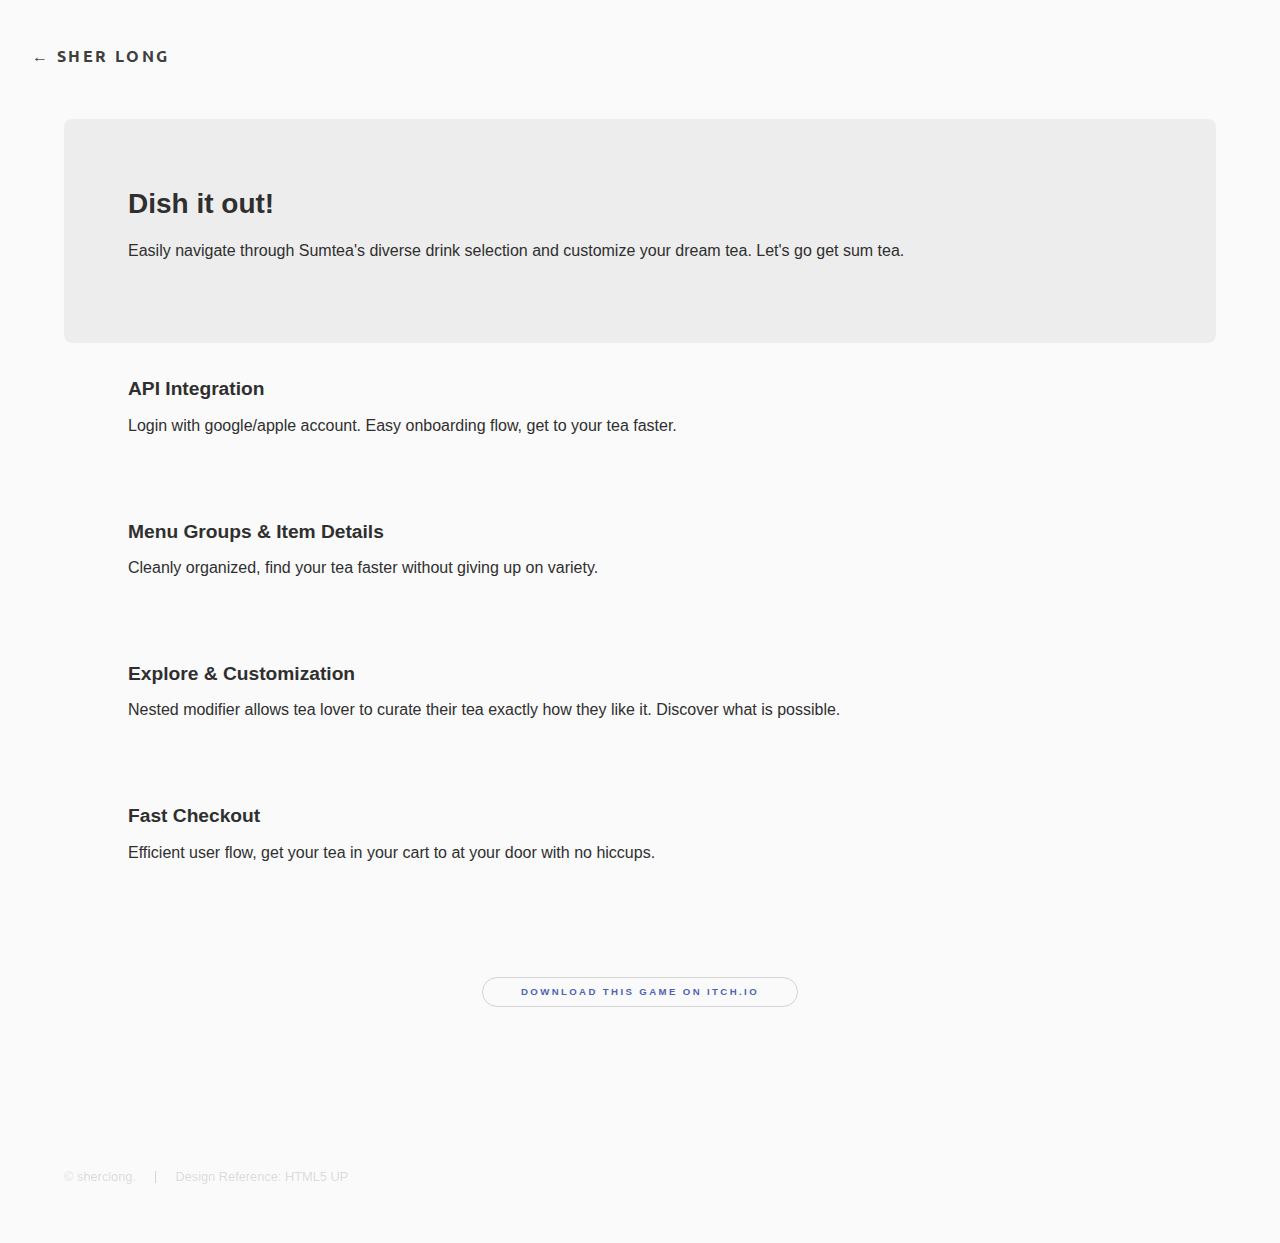
==== commit 0c9784d1: "back arrow" ====
--- a/mochistudio.html
+++ b/mochistudio.html
@@ -18,7 +18,7 @@
 
 		<!-- Header -->
 			<header id="header">
-				<a href="index.html"><h3><- SHER LONG</h3></a>
+				<a href="index.html"><h3>&larr; SHER LONG</h3></a>
 			</header>
 
 		<!-- Wrapper -->
@@ -46,7 +46,7 @@
 								<h3>Fast Checkout</h3>
 								<p>Efficient user flow, get your tea in your cart to at your door with no hiccups.</p>
 							</div>
-							<div style="text-align: center; padding: 4em"><a href="https://harbor7.itch.io/dish-it-out" class="button">Download this game on itch.io</a></div>
+							<div style="text-align: center; padding: 4em"><a href="https://harbor7.itch.io/dish-it-out" target="_blank" rel="noopener noreferrer" class="button">Download this game on itch.io</a></div>
 						</div>
 					</section>
 
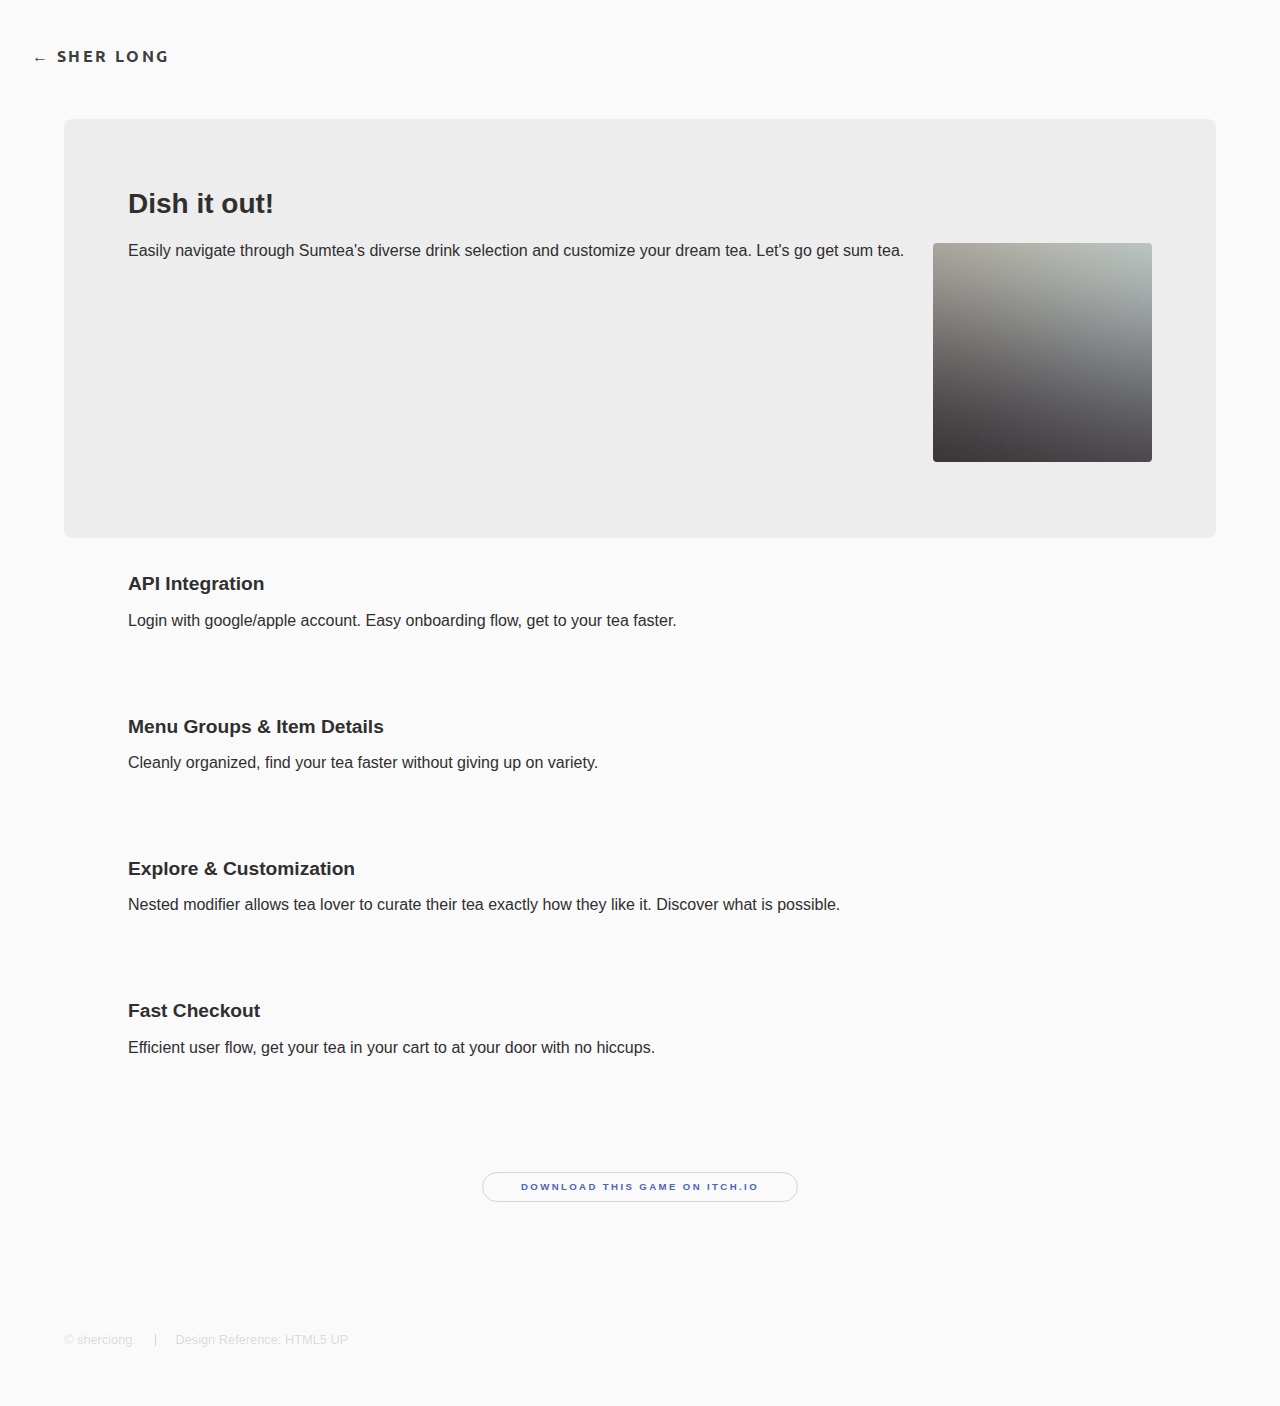
==== commit 194ee608: "cleanup" ====
--- a/mochistudio.html
+++ b/mochistudio.html
@@ -1,12 +1,7 @@
 <!DOCTYPE HTML>
-<!--
-	Hyperspace by HTML5 UP
-	html5up.net | @ajlkn
-	Free for personal and commercial use under the CCA 3.0 license (html5up.net/license)
--->
 <html>
 	<head>
-		<title>Mobile Game - Sher Long</title>
+		<title>Sher Long - Game</title>
 		<meta charset="utf-8" />
 		<meta name="viewport" content="width=device-width, initial-scale=1, user-scalable=no" />
 		<link rel="stylesheet" href="assets/css/main.css" />
@@ -28,7 +23,8 @@
 						<div class="inner1">
 							<div class="banner1">
 								<h2>Dish it out!</h2>
-								<p>Easily navigate through Sumtea's diverse drink selection and customize your dream tea. Let's go get sum tea.</p>
+								<p><span class="image right"><img src="images/pic06.jpg" alt="" /></span>
+									Easily navigate through Sumtea's diverse drink selection and customize your dream tea. Let's go get sum tea.</p>
 							</div>
 							<div class="body1">
 								<h3>API Integration</h3>
--- a/assets/css/main.css
+++ b/assets/css/main.css
@@ -3207,7 +3207,7 @@
 		}
 
 		.wrapper > .inner1 {
-			padding: 0em 5em 3em 5em ;
+			padding: 0em 5em 0em 5em ;
 			max-width: 100%;
 			width: 75em;
 		}
@@ -3217,6 +3217,7 @@
 			padding: 4em;
 			border-radius: 8px;
 			width: 100%;
+			overflow: auto;
 		}
 
 		.wrapper > .inner1 > .body1 {
@@ -3230,7 +3231,7 @@
 				}
 
 				.wrapper > .inner1 {
-					padding: 0em 4em 2em 4em ;
+					padding: 0em 4em 0em 4em ;
 				}
 
 			}
@@ -3254,7 +3255,7 @@
 				}
 
 				.wrapper > .inner1 {
-					padding: 0em 2em 1em 2em ;
+					padding: 0em 2em 0em 2em ;
 				}
 
 			}
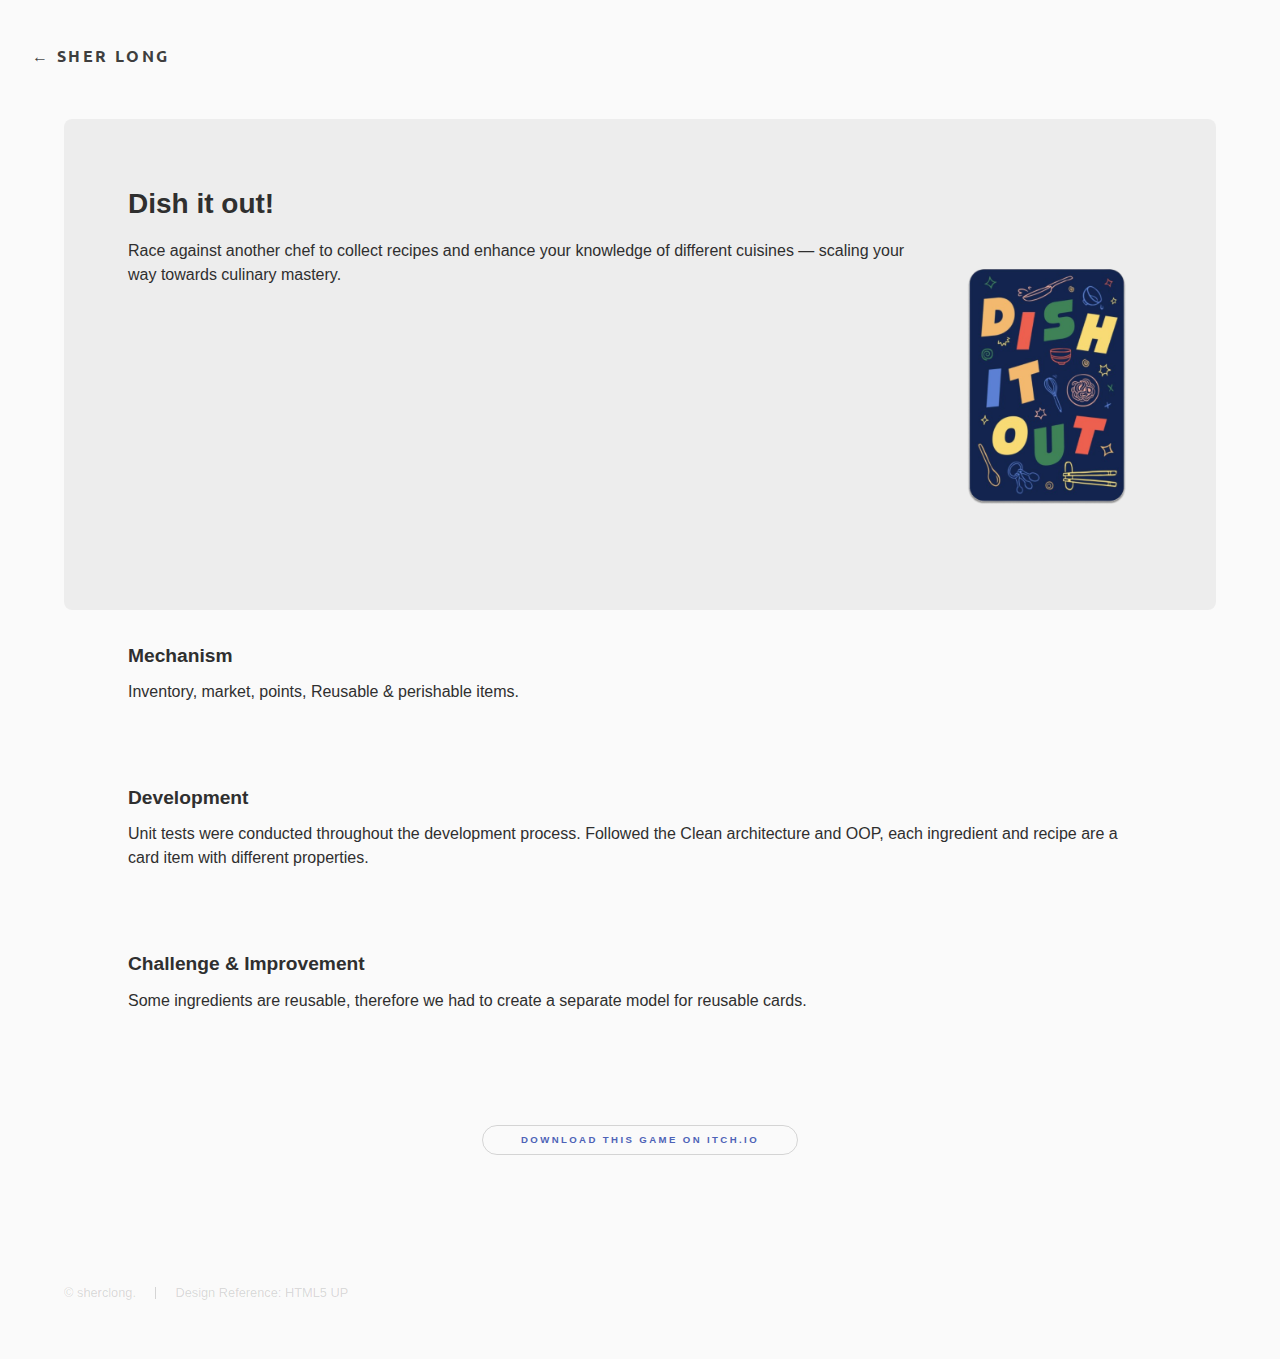
==== commit d17b303c: "fill up content a bit" ====
--- a/mochistudio.html
+++ b/mochistudio.html
@@ -23,24 +23,20 @@
 						<div class="inner1">
 							<div class="banner1">
 								<h2>Dish it out!</h2>
-								<p><span class="image right"><img src="images/pic06.jpg" alt="" /></span>
-									Easily navigate through Sumtea's diverse drink selection and customize your dream tea. Let's go get sum tea.</p>
+								<p><span class="image right" style="max-width: 20% !important"><img src="images/card.png" alt="" /></span>
+									Race against another chef to collect recipes and enhance your knowledge of different cuisines — scaling your way towards culinary mastery.
+								</div>
+							<div class="body1">
+								<h3>Mechanism</h3>
+								<p>Inventory, market, points, Reusable & perishable items.</p>
 							</div>
 							<div class="body1">
-								<h3>API Integration</h3>
-								<p>Login with google/apple account. Easy onboarding flow, get to your tea faster.</p>
+								<h3>Development</h3>
+								<p>Unit tests were conducted throughout the development process. Followed the Clean architecture and OOP, each ingredient and recipe are a card item with different properties.</p>
 							</div>
 							<div class="body1">
-								<h3>Menu Groups & Item Details</h3>
-								<p>Cleanly organized, find your tea faster without giving up on variety.</p>
-							</div>
-							<div class="body1">
-								<h3>Explore & Customization</h3>
-								<p>Nested modifier allows tea lover to curate their tea exactly how they like it. Discover what is possible.</p>
-							</div>
-							<div class="body1">
-								<h3>Fast Checkout</h3>
-								<p>Efficient user flow, get your tea in your cart to at your door with no hiccups.</p>
+								<h3>Challenge & Improvement</h3>
+								<p>Some ingredients are reusable, therefore we had to create a separate model for reusable cards.</p>
 							</div>
 							<div style="text-align: center; padding: 4em"><a href="https://harbor7.itch.io/dish-it-out" target="_blank" rel="noopener noreferrer" class="button">Download this game on itch.io</a></div>
 						</div>
--- a/assets/css/main.css
+++ b/assets/css/main.css
@@ -2567,7 +2567,7 @@
 		}
 
 		.image.left, .image.right {
-			max-width: 30%;
+			max-width: 40%;
 		}
 
 			.image.left img, .image.right img {
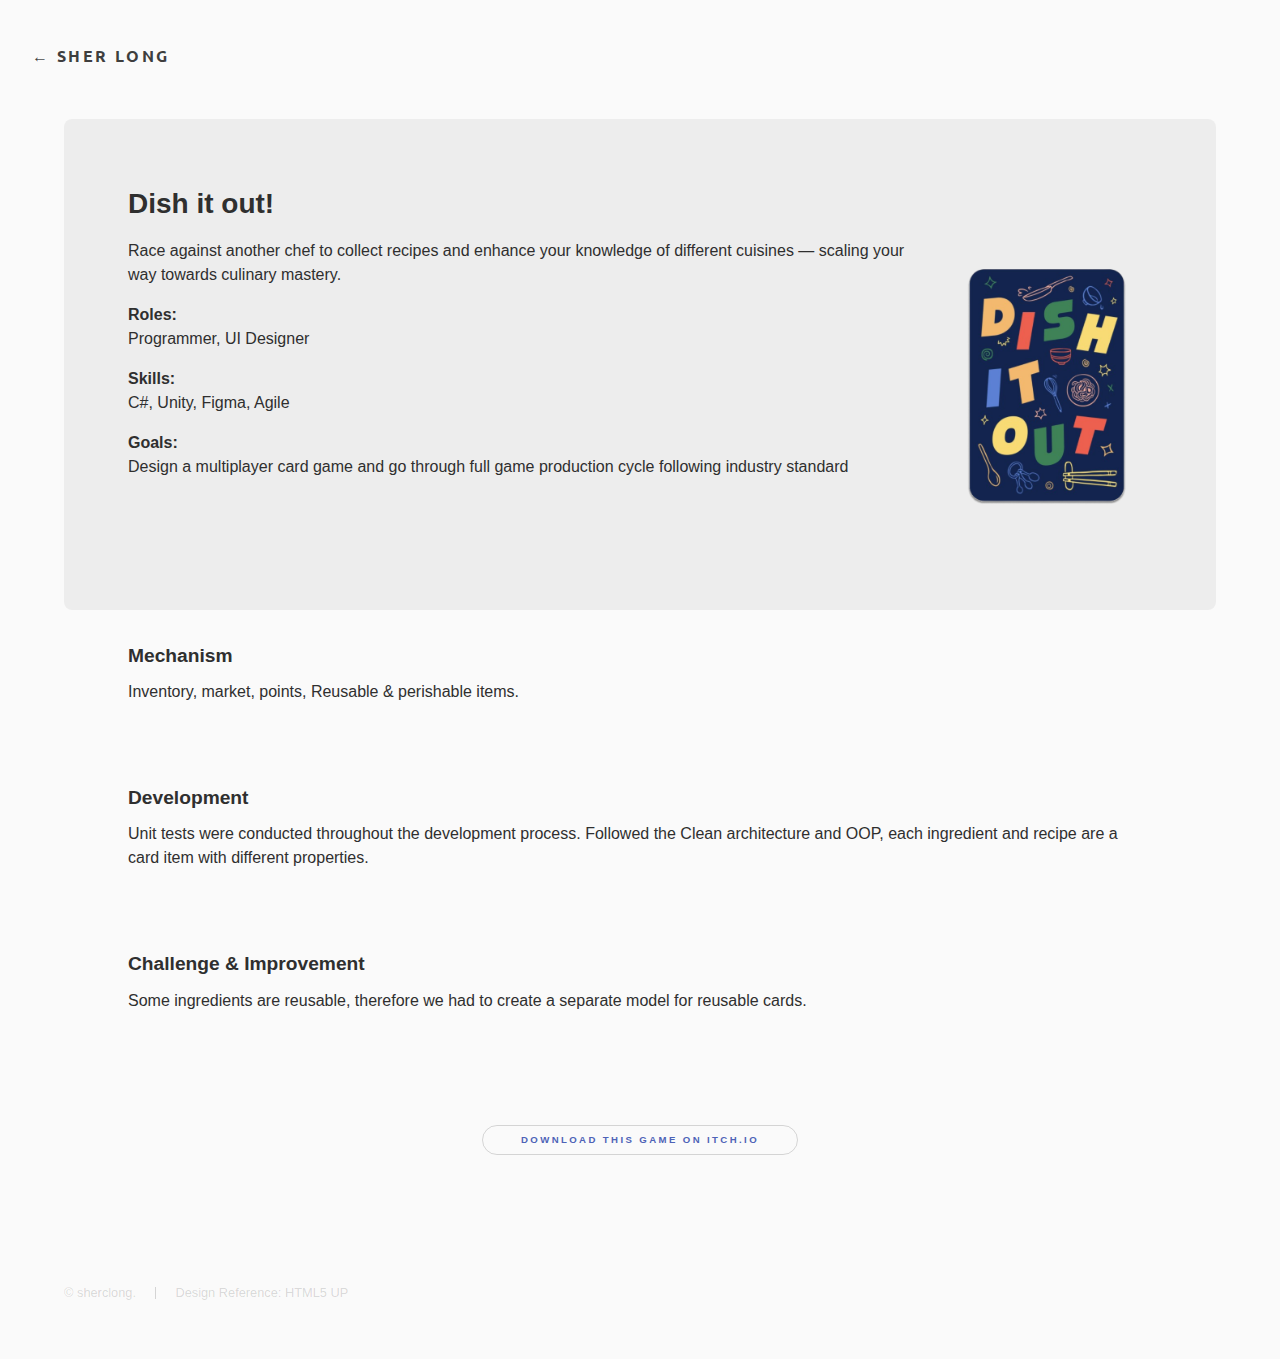
==== commit 95291d72: "new" ====
--- a/mochistudio.html
+++ b/mochistudio.html
@@ -25,6 +25,9 @@
 								<h2>Dish it out!</h2>
 								<p><span class="image right" style="max-width: 20% !important"><img src="images/card.png" alt="" /></span>
 									Race against another chef to collect recipes and enhance your knowledge of different cuisines — scaling your way towards culinary mastery.
+									<p><b>Roles:</b> </br>Programmer, UI Designer</p>
+									<p><b>Skills:</b> </br>C#, Unity, Figma, Agile</p>
+									<p><b>Goals:</b> </br>Design a multiplayer card game and go through full game production cycle following industry standard</p>
 								</div>
 							<div class="body1">
 								<h3>Mechanism</h3>
--- a/assets/css/main.css
+++ b/assets/css/main.css
@@ -524,6 +524,7 @@
 
 			.row.gtr-uniform {
 				margin-top: -1.5em;
+				max-width: 60% !important;
 			}
 
 				.row.gtr-uniform > * {
@@ -1257,6 +1258,7 @@
 
 					.row.gtr-uniform {
 						margin-top: -1.5em;
+						max-width: 100% !important;
 					}
 
 						.row.gtr-uniform > * {
@@ -1557,6 +1559,10 @@
 					box-sizing: border-box;
 				}
 
+				.row.gtr-unifom {
+					max-width: 100% !important;
+				}
+
 				.row.gtr-uniform > * > :last-child {
 					margin-bottom: 0;
 				}
@@ -1747,6 +1753,7 @@
 
 					.row.gtr-uniform {
 						margin-top: -1.5em;
+						max-width: 100% !important;
 					}
 
 						.row.gtr-uniform > * {
